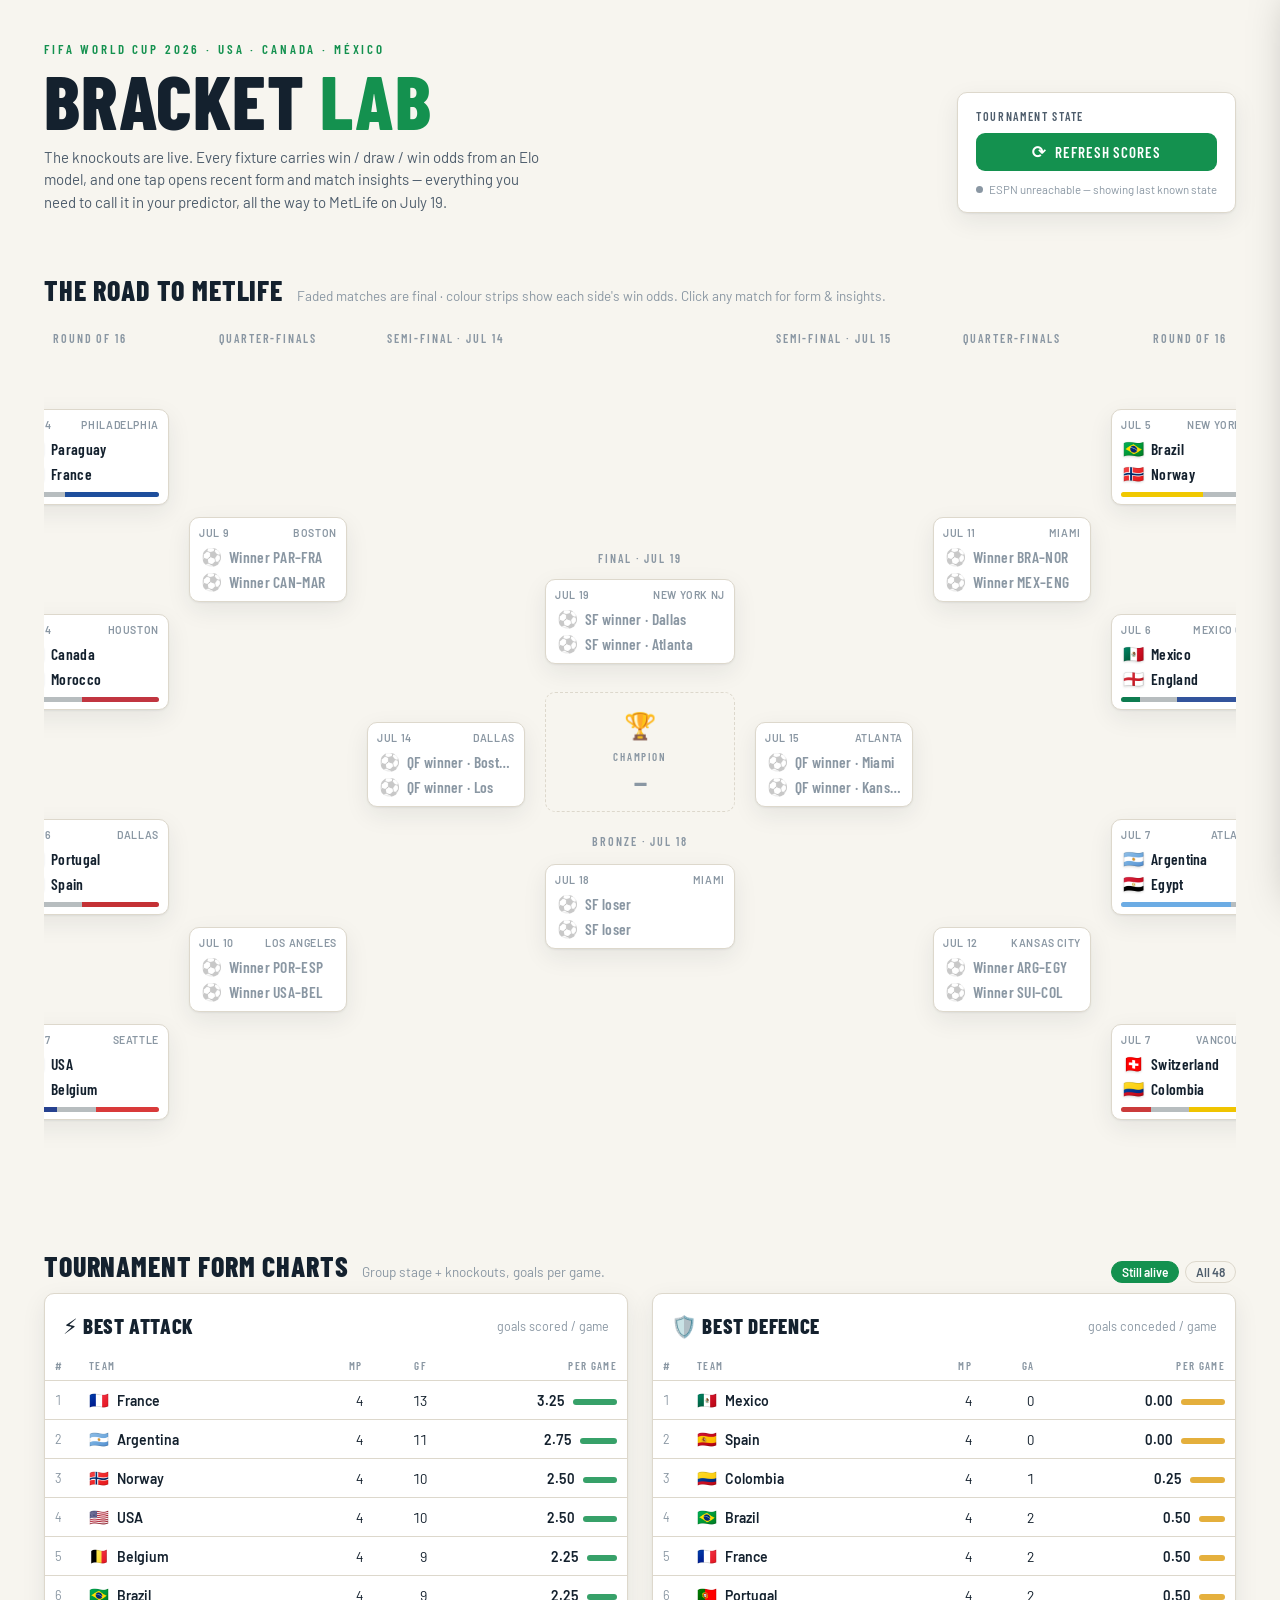
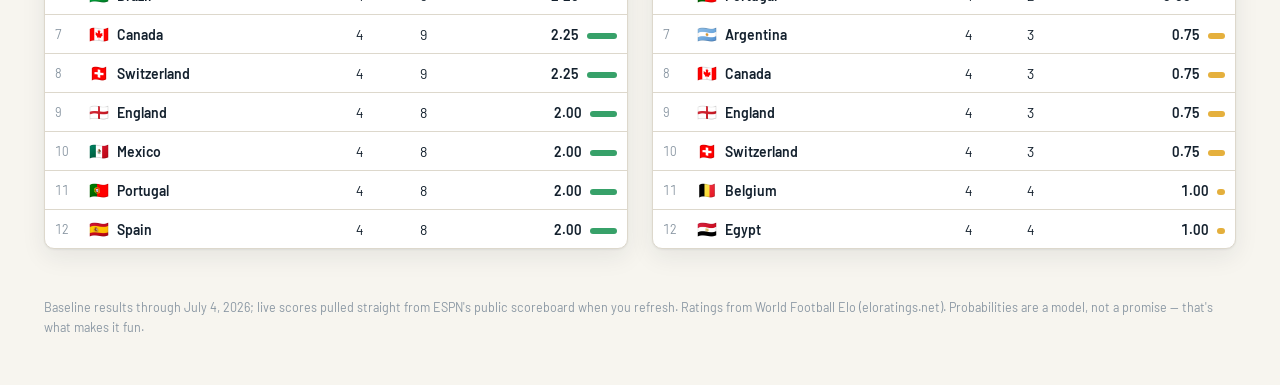
==== docs/index.html @ d456a7d3 "Read-only live dashboard: ESPN-powered refresh, no backend" ====
<!doctype html>
<html lang="en">
<head>
<meta charset="utf-8">
<title>WC26 Bracket Lab — Predict the Knockouts</title>
<meta name="viewport" content="width=device-width, initial-scale=1">
<link rel="icon" href="data:image/svg+xml,<svg xmlns=%22http://www.w3.org/2000/svg%22 viewBox=%220 0 100 100%22><text y=%22.9em%22 font-size=%2290%22>⚽</text></svg>">
<link rel="preconnect" href="https://fonts.googleapis.com">
<link rel="preconnect" href="https://fonts.gstatic.com" crossorigin>
<link href="https://fonts.googleapis.com/css2?family=Barlow:wght@400;600&family=Barlow+Condensed:wght@600;800&display=swap" rel="stylesheet">
<style>
/* ---- tokens ---- */
:root {
  --bg: #F7F5EF;
  --bg-raise: #FFFFFF;
  --bg-sunk: #EFECE3;
  --ink: #14212E;
  --ink-soft: #4E5D6C;
  --ink-faint: #8A97A3;
  --line: #DDD8CC;
  --pitch: #14914F;
  --pitch-soft: #E3F2E9;
  --gold: #E0A21B;
  --gold-soft: #FBF0D7;
  --loss: #E04F4F;
  --loss-soft: #FBE3E3;
  --draw: #8A97A3;
  --draw-soft: #ECEFF1;
  --accent-ink: #0B5C33;
  --shadow: 0 1px 2px rgba(20,33,46,.06), 0 8px 24px rgba(20,33,46,.08);
  --shadow-lift: 0 2px 4px rgba(20,33,46,.08), 0 16px 40px rgba(20,33,46,.16);
  --radius: 10px;
  --sans: 'Barlow', system-ui, -apple-system, sans-serif;
  --disp: 'Barlow Condensed', 'Arial Narrow', system-ui, sans-serif;
}
@media (prefers-color-scheme: dark) {
  :root {
    --bg: #0E1A2B;
    --bg-raise: #16263B;
    --bg-sunk: #0A1420;
    --ink: #EAF0F6;
    --ink-soft: #A9B8C6;
    --ink-faint: #6B7D8F;
    --line: #24384F;
    --pitch: #2BBE6E;
    --pitch-soft: #123726;
    --gold: #F5B92E;
    --gold-soft: #3A2E10;
    --loss: #F06A6A;
    --loss-soft: #3D1A1A;
    --draw: #7E90A2;
    --draw-soft: #1D2E42;
    --accent-ink: #7FDFAC;
    --shadow: 0 1px 2px rgba(0,0,0,.25), 0 8px 24px rgba(0,0,0,.35);
    --shadow-lift: 0 2px 4px rgba(0,0,0,.3), 0 16px 40px rgba(0,0,0,.5);
  }
}
:root[data-theme="light"] {
  --bg: #F7F5EF; --bg-raise: #FFFFFF; --bg-sunk: #EFECE3;
  --ink: #14212E; --ink-soft: #4E5D6C; --ink-faint: #8A97A3;
  --line: #DDD8CC; --pitch: #14914F; --pitch-soft: #E3F2E9;
  --gold: #E0A21B; --gold-soft: #FBF0D7; --loss: #E04F4F; --loss-soft: #FBE3E3;
  --draw: #8A97A3; --draw-soft: #ECEFF1; --accent-ink: #0B5C33;
  --shadow: 0 1px 2px rgba(20,33,46,.06), 0 8px 24px rgba(20,33,46,.08);
  --shadow-lift: 0 2px 4px rgba(20,33,46,.08), 0 16px 40px rgba(20,33,46,.16);
}
:root[data-theme="dark"] {
  --bg: #0E1A2B; --bg-raise: #16263B; --bg-sunk: #0A1420;
  --ink: #EAF0F6; --ink-soft: #A9B8C6; --ink-faint: #6B7D8F;
  --line: #24384F; --pitch: #2BBE6E; --pitch-soft: #123726;
  --gold: #F5B92E; --gold-soft: #3A2E10; --loss: #F06A6A; --loss-soft: #3D1A1A;
  --draw: #7E90A2; --draw-soft: #1D2E42; --accent-ink: #7FDFAC;
  --shadow: 0 1px 2px rgba(0,0,0,.25), 0 8px 24px rgba(0,0,0,.35);
  --shadow-lift: 0 2px 4px rgba(0,0,0,.3), 0 16px 40px rgba(0,0,0,.5);
}

* { box-sizing: border-box; }
html, body { margin: 0; padding: 0; }
body {
  background: var(--bg);
  color: var(--ink);
  font-family: var(--sans);
  font-size: 15px;
  line-height: 1.5;
  -webkit-font-smoothing: antialiased;
}
button { font-family: inherit; cursor: pointer; }
:focus-visible { outline: 2px solid var(--pitch); outline-offset: 2px; border-radius: 4px; }

/* ---- masthead ---- */
.masthead {
  position: relative;
  padding: 40px 24px 28px;
  max-width: 1240px;
  margin: 0 auto;
  overflow: hidden;
}
.mast-kicker {
  font-family: var(--disp);
  font-weight: 600;
  text-transform: uppercase;
  letter-spacing: .22em;
  font-size: 13px;
  color: var(--pitch);
  margin: 0 0 4px;
}
.mast-title {
  font-family: var(--disp);
  font-weight: 800;
  font-size: clamp(44px, 7vw, 76px);
  line-height: .95;
  text-transform: uppercase;
  margin: 0;
  letter-spacing: .01em;
  text-wrap: balance;
}
.mast-title .tri { color: var(--pitch); }
.mast-sub { color: var(--ink-soft); margin: 10px 0 0; max-width: 62ch; }
.mast-row { display: flex; flex-wrap: wrap; align-items: flex-end; gap: 24px; justify-content: space-between; }

/* prediction meter */
.meter-card {
  background: var(--bg-raise);
  border: 1px solid var(--line);
  border-radius: var(--radius);
  box-shadow: var(--shadow);
  padding: 14px 18px;
  min-width: 250px;
}
.meter-label {
  font-family: var(--disp); font-weight: 600; text-transform: uppercase;
  letter-spacing: .14em; font-size: 12px; color: var(--ink-soft);
  display: flex; justify-content: space-between; gap: 16px; margin-bottom: 8px;
}
.meter-label strong { color: var(--ink); font-variant-numeric: tabular-nums; }
.refresh-btn {
  display: flex; align-items: center; justify-content: center; gap: 8px;
  width: 100%; padding: 10px 14px;
  background: var(--pitch); color: #fff; border: none; border-radius: 9px;
  font-family: var(--disp); font-weight: 600; font-size: 15px;
  letter-spacing: .06em; text-transform: uppercase;
  transition: transform .15s ease, filter .15s ease;
}
.refresh-btn:hover { transform: translateY(-1px); filter: brightness(1.08); }
.refresh-btn:disabled { opacity: .7; }
.refresh-btn .rf-ic { display: inline-block; font-size: 17px; line-height: 1; }
.refresh-btn.spinning .rf-ic { animation: spin 1s linear infinite; }
@keyframes spin { to { transform: rotate(360deg); } }
.sync-badge {
  margin-top: 10px; font-size: 11.5px; color: var(--ink-faint);
  display: inline-flex; align-items: center; gap: 6px;
}
.sync-badge::before {
  content: ''; width: 7px; height: 7px; border-radius: 99px;
  background: var(--ink-faint); flex: none;
}
.sync-badge.ok { color: var(--pitch); }
.sync-badge.ok::before { background: var(--pitch); animation: pulse 2.2s ease-in-out infinite; }
@keyframes pulse { 0%,100% { opacity: 1; } 50% { opacity: .35; } }

/* ---- section frame ---- */
.section { max-width: 1240px; margin: 0 auto; padding: 28px 24px; }
.sec-head { display: flex; align-items: baseline; gap: 14px; flex-wrap: wrap; margin-bottom: 6px; }
.sec-title {
  font-family: var(--disp); font-weight: 800; text-transform: uppercase;
  font-size: 28px; letter-spacing: .03em; margin: 0;
}
.sec-note { color: var(--ink-faint); font-size: 13.5px; }

/* ---- bracket ---- */
.bracket-scroller { overflow-x: auto; padding: 12px 0 20px; -webkit-overflow-scrolling: touch; }
.bracket {
  display: grid;
  grid-auto-flow: column;
  gap: 20px;
  min-width: 1180px;
  align-items: stretch;
}
.round-col { display: flex; flex-direction: column; min-width: 158px; }
.round-col.final-col { justify-content: center; min-width: 190px; }
.round-title {
  font-family: var(--disp); font-weight: 600; text-transform: uppercase;
  letter-spacing: .16em; font-size: 12px; color: var(--ink-faint);
  text-align: center; margin-bottom: 12px; white-space: nowrap;
}
.round-matches { display: flex; flex-direction: column; justify-content: space-around; flex: 1; gap: 10px; }

.match-card {
  background: var(--bg-raise);
  border: 1px solid var(--line);
  border-radius: var(--radius);
  box-shadow: var(--shadow);
  padding: 8px 9px 7px;
  width: 100%;
  text-align: left;
  color: inherit;
  font-size: inherit;
  position: relative;
  transition: transform .18s ease, box-shadow .18s ease, border-color .18s ease;
}
.match-card:hover { transform: translateY(-2px); box-shadow: var(--shadow-lift); border-color: var(--pitch); }
.match-card.played { border-left: 3px solid var(--line); }
.match-card.predicted { border-color: var(--pitch); }
.match-card .mc-meta {
  font-size: 10.5px; color: var(--ink-faint); letter-spacing: .06em;
  text-transform: uppercase; display: flex; justify-content: space-between; gap: 6px;
  margin-bottom: 5px; font-weight: 600;
}
.mc-team { display: flex; align-items: center; gap: 7px; padding: 3px 2px; border-radius: 6px; }
.mc-team .flg { font-size: 17px; line-height: 1; filter: drop-shadow(0 1px 1px rgba(0,0,0,.15)); }
.mc-team .nm { font-family: var(--disp); font-weight: 600; font-size: 15.5px; letter-spacing: .02em; flex: 1; white-space: nowrap; overflow: hidden; text-overflow: ellipsis; }
.mc-team .sc { font-family: var(--disp); font-weight: 800; font-size: 15px; font-variant-numeric: tabular-nums; color: var(--ink-soft); }
.mc-team.winner .nm, .mc-team.winner .sc { color: var(--ink); }
.mc-team.loser { opacity: .45; }
.mc-team.tbd .nm { color: var(--ink-faint); font-weight: 600; font-style: normal; }
.mc-team.pick-adv .nm::after { content: ' ✦'; color: var(--gold); font-size: 11px; }

/* mini probability strip on card */
.mc-prob { display: flex; height: 5px; border-radius: 99px; overflow: hidden; margin-top: 6px; background: var(--bg-sunk); }
.mc-prob i { display: block; height: 100%; }
.mc-prob .p-h { background: var(--prob-h, var(--pitch)); }
.mc-prob .p-d { background: var(--draw); opacity: .55; }
.mc-prob .p-a { background: var(--prob-a, var(--gold)); }
.mc-pick-tag {
  position: absolute; top: -8px; right: 8px;
  background: var(--pitch); color: #fff;
  font-family: var(--disp); font-weight: 600; font-size: 10px;
  letter-spacing: .1em; text-transform: uppercase;
  padding: 2px 7px; border-radius: 99px;
  box-shadow: var(--shadow);
}
.mc-pick-tag.live-tag { background: var(--loss); animation: pulse 1.6s ease-in-out infinite; }
.match-card.is-live { border-color: var(--loss); }

/* champion slot */
.champ-slot {
  margin-top: 14px; text-align: center;
  background: transparent;
  border: 1.5px dashed var(--line);
  border-radius: var(--radius);
  padding: 12px 10px;
  transition: all .3s ease;
}
.champ-slot.filled {
  border-style: solid; border-color: var(--gold);
  background: var(--gold-soft);
  animation: champpop .5s cubic-bezier(.34,1.56,.64,1);
}
@keyframes champpop { 0% { transform: scale(.85); } 100% { transform: scale(1); } }
.champ-slot .trophy { font-size: 26px; display: block; }
.champ-slot .cl {
  font-family: var(--disp); font-weight: 600; font-size: 11px;
  letter-spacing: .18em; text-transform: uppercase; color: var(--ink-faint);
}
.champ-slot .cn { font-family: var(--disp); font-weight: 800; font-size: 22px; text-transform: uppercase; }

/* ---- tables ---- */
.tables-grid { display: grid; grid-template-columns: repeat(auto-fit, minmax(340px, 1fr)); gap: 24px; }
.rank-card {
  background: var(--bg-raise); border: 1px solid var(--line);
  border-radius: var(--radius); box-shadow: var(--shadow); overflow: hidden;
}
.rank-head { padding: 16px 18px 10px; display: flex; align-items: center; justify-content: space-between; gap: 10px; }
.rank-title { font-family: var(--disp); font-weight: 800; font-size: 21px; text-transform: uppercase; letter-spacing: .03em; margin: 0; }
.rank-sub { font-size: 12.5px; color: var(--ink-faint); }
.rank-table { width: 100%; border-collapse: collapse; font-variant-numeric: tabular-nums; }
.rank-table th {
  font-family: var(--disp); font-weight: 600; font-size: 11px;
  text-transform: uppercase; letter-spacing: .12em; color: var(--ink-faint);
  text-align: right; padding: 6px 10px; border-bottom: 1px solid var(--line);
}
.rank-table th:first-child, .rank-table th:nth-child(2) { text-align: left; }
.rank-table td { padding: 7px 10px; border-bottom: 1px solid var(--line); text-align: right; font-size: 14px; }
.rank-table tr:last-child td { border-bottom: none; }
.rank-table td:first-child { color: var(--ink-faint); width: 30px; text-align: left; font-size: 12.5px; }
.rank-table td.tm { text-align: left; }
.rank-table tr { transition: background .15s ease; }
.rank-table tbody tr:hover { background: var(--bg-sunk); }
.rank-table .out td { opacity: .45; }
.tm-cell { display: flex; align-items: center; gap: 8px; }
.tm-cell .flg { font-size: 16px; }
.tm-cell .nm { font-weight: 600; }
.tm-cell .out-tag {
  font-size: 9.5px; font-weight: 600; letter-spacing: .08em; text-transform: uppercase;
  color: var(--loss); border: 1px solid currentColor; border-radius: 4px; padding: 0 4px;
}
.stat-bar { display: inline-block; vertical-align: middle; height: 6px; border-radius: 99px; background: var(--pitch); opacity: .85; margin-left: 8px; }
.stat-bar.def { background: var(--gold); }
.rank-filter { display: flex; gap: 6px; }
.chip {
  border: 1px solid var(--line); background: transparent; color: var(--ink-soft);
  font-size: 12px; font-weight: 600; padding: 3px 10px; border-radius: 99px;
  transition: all .15s ease;
}
.chip.on { background: var(--pitch); border-color: var(--pitch); color: #fff; }

/* ---- slide-over panel ---- */
.overlay {
  position: fixed; inset: 0; background: rgba(10,16,24,.45);
  opacity: 0; pointer-events: none; transition: opacity .25s ease; z-index: 40;
  backdrop-filter: blur(2px);
}
.overlay.open { opacity: 1; pointer-events: auto; }
.panel {
  position: fixed; top: 0; right: 0; bottom: 0; width: min(460px, 100vw);
  background: var(--bg); z-index: 50;
  transform: translateX(105%);
  transition: transform .32s cubic-bezier(.22,1,.36,1);
  box-shadow: -12px 0 40px rgba(0,0,0,.25);
  overflow-y: auto;
  overscroll-behavior: contain;
}
.panel.open { transform: translateX(0); }
.panel-hero {
  padding: 26px 22px 20px;
  color: #fff;
  position: relative;
  overflow: hidden;
}
.panel-hero::after {
  content: ''; position: absolute; inset: 0;
  background: radial-gradient(120% 90% at 85% -10%, rgba(255,255,255,.28), transparent 55%);
  pointer-events: none;
}
.panel-close {
  position: absolute; top: 12px; right: 12px; z-index: 2;
  background: rgba(255,255,255,.18); border: none; color: #fff;
  width: 30px; height: 30px; border-radius: 99px; font-size: 15px; line-height: 1;
}
.panel-close:hover { background: rgba(255,255,255,.3); }
.ph-round { font-family: var(--disp); font-weight: 600; letter-spacing: .18em; text-transform: uppercase; font-size: 12px; opacity: .85; }
.ph-teams { display: flex; align-items: center; justify-content: space-between; gap: 8px; margin-top: 10px; }
.ph-side { text-align: center; flex: 1; min-width: 0; }
.ph-side .flg { font-size: 44px; line-height: 1; display: block; filter: drop-shadow(0 2px 3px rgba(0,0,0,.3)); }
.ph-side .nm { font-family: var(--disp); font-weight: 800; font-size: 21px; text-transform: uppercase; margin-top: 6px; line-height: 1.1; }
.ph-vs { font-family: var(--disp); font-weight: 800; font-size: 18px; opacity: .7; }
.ph-score { font-family: var(--disp); font-weight: 800; font-size: 34px; font-variant-numeric: tabular-nums; }
.ph-meta { text-align: center; font-size: 12.5px; opacity: .85; margin-top: 12px; position: relative; z-index: 1; }

.panel-body { padding: 20px 22px 40px; display: flex; flex-direction: column; gap: 24px; }
.pb-label {
  font-family: var(--disp); font-weight: 600; font-size: 12px;
  letter-spacing: .16em; text-transform: uppercase; color: var(--ink-faint);
  margin: 0 0 10px;
}

/* probability bars */
.prob-row { display: grid; grid-template-columns: 84px 1fr 46px; align-items: center; gap: 10px; margin-bottom: 8px; }
.prob-row .pl { font-weight: 600; font-size: 13.5px; color: var(--ink-soft); white-space: nowrap; overflow: hidden; text-overflow: ellipsis; }
.prob-row .pv { font-family: var(--disp); font-weight: 800; font-size: 16px; text-align: right; font-variant-numeric: tabular-nums; }
.prob-track { height: 12px; background: var(--bg-sunk); border-radius: 99px; overflow: hidden; }
.prob-fill { height: 100%; width: 0; border-radius: 99px; transition: width .8s cubic-bezier(.22,1,.36,1) .1s; }
.model-note { font-size: 12px; color: var(--ink-faint); margin-top: 6px; line-height: 1.45; }

/* form */
.form-cols { display: grid; grid-template-columns: 1fr 1fr; gap: 16px; }
.form-team-name { display: flex; align-items: center; gap: 6px; font-weight: 600; font-size: 13.5px; margin-bottom: 8px; }
.form-list { display: flex; flex-direction: column; gap: 6px; }
.form-item { display: flex; align-items: center; gap: 8px; font-size: 12.5px; color: var(--ink-soft); }
.form-pill {
  width: 22px; height: 22px; border-radius: 7px; flex: none;
  display: grid; place-items: center;
  font-family: var(--disp); font-weight: 800; font-size: 12px; color: #fff;
}
.form-pill.W { background: var(--pitch); }
.form-pill.D { background: var(--draw); }
.form-pill.L { background: var(--loss); }
.form-item .fi-t { flex: 1; min-width: 0; white-space: nowrap; overflow: hidden; text-overflow: ellipsis; }
.form-item .fi-s { font-variant-numeric: tabular-nums; font-weight: 600; color: var(--ink); }

/* insights */
.insight-card {
  background: var(--bg-raise); border: 1px solid var(--line);
  border-left: 3px solid var(--gold);
  border-radius: 8px; padding: 10px 12px; font-size: 13.5px; color: var(--ink-soft);
  margin-bottom: 8px; line-height: 1.5;
}
.insight-card strong { color: var(--ink); }

/* prediction buttons */
.pick-grid { display: grid; grid-template-columns: 1fr 1fr 1fr; gap: 8px; }
.pick-btn {
  border: 1.5px solid var(--line); background: var(--bg-raise); color: var(--ink);
  border-radius: 10px; padding: 10px 6px 8px; text-align: center;
  transition: all .18s ease;
}
.pick-btn .pb-top { font-family: var(--disp); font-weight: 800; font-size: 16px; text-transform: uppercase; line-height: 1.1; }
.pick-btn .pb-sub { font-size: 11px; color: var(--ink-faint); margin-top: 2px; }
.pick-btn:hover { transform: translateY(-1px); border-color: var(--pitch); box-shadow: var(--shadow); }
.pick-btn.sel { border-color: var(--pitch); background: var(--pitch-soft); }
.pick-btn.sel .pb-top { color: var(--accent-ink); }
.pick-btn.sel-draw { border-color: var(--draw); background: var(--draw-soft); }
.adv-picker { margin-top: 10px; padding: 12px; background: var(--bg-sunk); border-radius: 10px; }
.adv-picker .apl { font-size: 12.5px; color: var(--ink-soft); margin-bottom: 8px; }
.adv-btns { display: grid; grid-template-columns: 1fr 1fr; gap: 8px; }
.adv-btn {
  border: 1.5px solid var(--line); background: var(--bg-raise); color: var(--ink);
  border-radius: 8px; padding: 7px; font-weight: 600; font-size: 13px;
  display: flex; align-items: center; justify-content: center; gap: 6px;
  transition: all .15s ease;
}
.adv-btn.sel { border-color: var(--gold); background: var(--gold-soft); }
.clear-pick { background: none; border: none; color: var(--ink-faint); font-size: 12.5px; text-decoration: underline; margin-top: 10px; }
.clear-pick:hover { color: var(--loss); }
.result-note {
  background: var(--bg-sunk); border-radius: 10px; padding: 10px 12px;
  font-size: 13px; color: var(--ink-soft); text-align: center;
}
.result-note b { color: var(--ink); }

/* footer */
.foot { max-width: 1240px; margin: 0 auto; padding: 20px 24px 48px; color: var(--ink-faint); font-size: 12.5px; line-height: 1.6; }
.foot a { color: var(--ink-soft); }

/* confetti canvas */
#confetti { position: fixed; inset: 0; pointer-events: none; z-index: 100; }

/* reveal animations */
.reveal { opacity: 0; transform: translateY(14px); transition: opacity .5s ease, transform .5s cubic-bezier(.22,1,.36,1); }
.reveal.in { opacity: 1; transform: none; }

@media (prefers-reduced-motion: reduce) {
  *, *::before, *::after { animation-duration: .01ms !important; transition-duration: .01ms !important; }
  .reveal { opacity: 1; transform: none; }
}
@media (max-width: 640px) {
  .masthead { padding: 28px 16px 20px; }
  .section { padding: 20px 16px; }
  .form-cols { grid-template-columns: 1fr; }
}

</style>

<header class="masthead">
  <div class="mast-row">
    <div>
      <p class="mast-kicker">FIFA World Cup 2026 · USA · Canada · México</p>
      <h1 class="mast-title">Bracket <span class="tri">Lab</span></h1>
      <p class="mast-sub">The knockouts are live. Every fixture carries win / draw / win odds from an
      Elo model, and one tap opens recent form and match insights — everything you need to call it
      in your predictor, all the way to MetLife on July&nbsp;19.</p>
    </div>
    <div class="meter-card">
      <div class="meter-label"><span>Tournament state</span></div>
      <button id="refresh-btn" class="refresh-btn"><span class="rf-ic">⟳</span> Refresh scores</button>
      <div class="sync-badge" id="sync-badge">Loading latest scores…</div>
    </div>
  </div>
</header>

<main>
  <section class="section reveal">
    <div class="sec-head">
      <h2 class="sec-title">The Road to MetLife</h2>
      <span class="sec-note">Faded matches are final · colour strips show each side's win odds. Click any match for form &amp; insights.</span>
    </div>
    <div class="bracket-scroller">
      <div class="bracket" id="bracket"></div>
    </div>
  </section>

  <section class="section reveal">
    <div class="sec-head">
      <h2 class="sec-title">Tournament Form Charts</h2>
      <span class="sec-note">Group stage + knockouts, goals per game.</span>
      <span style="flex:1"></span>
      <div class="rank-filter">
        <button class="chip on" data-scope="alive">Still alive</button>
        <button class="chip" data-scope="all">All 48</button>
      </div>
    </div>
    <div class="tables-grid">
      <div class="rank-card">
        <div class="rank-head">
          <h3 class="rank-title">⚡ Best Attack</h3>
          <span class="rank-sub">goals scored / game</span>
        </div>
        <div style="overflow-x:auto">
        <table class="rank-table">
          <thead><tr><th>#</th><th>Team</th><th>MP</th><th>GF</th><th>Per game</th></tr></thead>
          <tbody id="atk-body"></tbody>
        </table>
        </div>
      </div>
      <div class="rank-card">
        <div class="rank-head">
          <h3 class="rank-title">🛡️ Best Defence</h3>
          <span class="rank-sub">goals conceded / game</span>
        </div>
        <div style="overflow-x:auto">
        <table class="rank-table">
          <thead><tr><th>#</th><th>Team</th><th>MP</th><th>GA</th><th>Per game</th></tr></thead>
          <tbody id="def-body"></tbody>
        </table>
        </div>
      </div>
    </div>
  </section>
</main>

<footer class="foot">
  Baseline results through July 4, 2026; live scores pulled straight from ESPN's public scoreboard when you refresh.
  Ratings from World Football Elo (eloratings.net). Probabilities are a model, not a promise —
  that's what makes it fun.
</footer>

<div class="overlay" id="overlay"></div>
<aside class="panel" id="panel" aria-label="Match details"></aside>
<canvas id="confetti"></canvas>

<script>
const TEAM_META = {"Algeria":{"code":"ALG","flag":"🇩🇿","c1":"#0F7A4D","c2":"#FFFFFF"},"Argentina":{"code":"ARG","flag":"🇦🇷","c1":"#6CACE4","c2":"#FFFFFF","elo":2143},"Australia":{"code":"AUS","flag":"🇦🇺","c1":"#E4B015","c2":"#00584A"},"Austria":{"code":"AUT","flag":"🇦🇹","c1":"#D6414B","c2":"#FFFFFF"},"Belgium":{"code":"BEL","flag":"🇧🇪","c1":"#D93A3A","c2":"#F5C400","elo":1948,"pre":[{"o":"Tunisia","flag":"🇹🇳","comp":"Friendly · Jun","score":"5–0","r":"W"},{"o":"USA","flag":"🇺🇸","comp":"Friendly · Mar","score":"5–2","r":"W"}]},"Bosnia and Herzegovina":{"code":"BIH","flag":"🇧🇦","c1":"#2D5DA8","c2":"#F5C400"},"Brazil":{"code":"BRA","flag":"🇧🇷","c1":"#F0C800","c2":"#009C3B","elo":2024,"pre":[{"o":"Egypt","flag":"🇪🇬","comp":"Friendly · Jun","score":"2–1","r":"W"},{"o":"Croatia","flag":"🇭🇷","comp":"Friendly · Mar","score":"3–1","r":"W"},{"o":"France","flag":"🇫🇷","comp":"Friendly · Mar","score":"1–2","r":"L"}]},"Cabo Verde":{"code":"CPV","flag":"🇨🇻","c1":"#2A5FB4","c2":"#F5C400"},"Canada":{"code":"CAN","flag":"🇨🇦","c1":"#D8202C","c2":"#FFFFFF","host":"CAN","elo":1791,"pre":[{"o":"Ireland","flag":"🇮🇪","comp":"Friendly · Jun","score":"1–1","r":"D"},{"o":"Uzbekistan","flag":"🇺🇿","comp":"Friendly · Jun","score":"2–0","r":"W"},{"o":"Tunisia","flag":"🇹🇳","comp":"Friendly · Mar","score":"0–0","r":"D"}]},"Colombia":{"code":"COL","flag":"🇨🇴","c1":"#F0C400","c2":"#2D5DA8","elo":1951},"Congo DR":{"code":"COD","flag":"🇨🇩","c1":"#2A7DD1","c2":"#F5C400"},"Croatia":{"code":"CRO","flag":"🇭🇷","c1":"#DD3C46","c2":"#FFFFFF"},"Curaçao":{"code":"CUW","flag":"🇨🇼","c1":"#2A5FB4","c2":"#F5C400"},"Czechia":{"code":"CZE","flag":"🇨🇿","c1":"#C8353E","c2":"#2D5DA8"},"Côte d'Ivoire":{"code":"CIV","flag":"🇨🇮","c1":"#EE7F1B","c2":"#009C3B"},"Ecuador":{"code":"ECU","flag":"🇪🇨","c1":"#EFC900","c2":"#2D5DA8"},"Egypt":{"code":"EGY","flag":"🇪🇬","c1":"#C8353E","c2":"#FFFFFF","elo":1748},"England":{"code":"ENG","flag":"🏴󠁧󠁢󠁥󠁮󠁧󠁿","c1":"#33549C","c2":"#FFFFFF","elo":2088,"pre":[{"o":"Costa Rica","flag":"🇨🇷","comp":"Friendly · Jun","score":"3–0","r":"W"},{"o":"New Zealand","flag":"🇳🇿","comp":"Friendly · Jun","score":"1–0","r":"W"},{"o":"Japan","flag":"🇯🇵","comp":"Friendly · Mar","score":"0–1","r":"L"}]},"France":{"code":"FRA","flag":"🇫🇷","c1":"#1E4E9C","c2":"#D93A3A","elo":2031,"pre":[{"o":"Northern Ireland","flag":"🏴","comp":"Friendly · Jun","score":"3–1","r":"W"},{"o":"Côte d'Ivoire","flag":"🇨🇮","comp":"Friendly · Jun","score":"1–2","r":"L"},{"o":"Colombia","flag":"🇨🇴","comp":"Friendly · Mar","score":"3–1","r":"W"}]},"Germany":{"code":"GER","flag":"🇩🇪","c1":"#4A4A4A","c2":"#F5C400"},"Ghana":{"code":"GHA","flag":"🇬🇭","c1":"#1D7A4A","c2":"#F5C400"},"Haiti":{"code":"HAI","flag":"🇭🇹","c1":"#2A5FB4","c2":"#D93A3A"},"IR Iran":{"code":"IRN","flag":"🇮🇷","c1":"#CB3B3B","c2":"#1D7A4A"},"Iraq":{"code":"IRQ","flag":"🇮🇶","c1":"#1D7A4A","c2":"#C8353E"},"Japan":{"code":"JPN","flag":"🇯🇵","c1":"#26398F","c2":"#D93A3A"},"Jordan":{"code":"JOR","flag":"🇯🇴","c1":"#C8353E","c2":"#FFFFFF"},"Korea Republic":{"code":"KOR","flag":"🇰🇷","c1":"#CB3B4C","c2":"#2D5DA8"},"Mexico":{"code":"MEX","flag":"🇲🇽","c1":"#0E7C50","c2":"#D93A3A","host":"MEX","elo":1856,"pre":[{"o":"Serbia","flag":"🇷🇸","comp":"Friendly · Jun","score":"5–1","r":"W"},{"o":"Australia","flag":"🇦🇺","comp":"Friendly · May","score":"1–0","r":"W"},{"o":"Ghana","flag":"🇬🇭","comp":"Friendly · May","score":"2–0","r":"W"}]},"Morocco":{"code":"MAR","flag":"🇲🇦","c1":"#C13540","c2":"#1D7A4A","elo":1934,"pre":[{"o":"Norway","flag":"🇳🇴","comp":"Friendly · Jun","score":"1–1","r":"D"},{"o":"Madagascar","flag":"🇲🇬","comp":"Friendly · Jun","score":"4–0","r":"W"},{"o":"Paraguay","flag":"🇵🇾","comp":"Friendly · Mar","score":"2–1","r":"W"}]},"Netherlands":{"code":"NED","flag":"🇳🇱","c1":"#EE7311","c2":"#FFFFFF"},"New Zealand":{"code":"NZL","flag":"🇳🇿","c1":"#4A4A4A","c2":"#FFFFFF"},"Norway":{"code":"NOR","flag":"🇳🇴","c1":"#C4304A","c2":"#2D5DA8","elo":1856,"pre":[{"o":"Morocco","flag":"🇲🇦","comp":"Friendly · Jun","score":"1–1","r":"D"},{"o":"Sweden","flag":"🇸🇪","comp":"Friendly · Jun","score":"3–1","r":"W"},{"o":"Switzerland","flag":"🇨🇭","comp":"Friendly · Mar","score":"0–0","r":"D"}]},"Panama":{"code":"PAN","flag":"🇵🇦","c1":"#CB3B3B","c2":"#2D5DA8"},"Paraguay":{"code":"PAR","flag":"🇵🇾","c1":"#CB3B3B","c2":"#2D5DA8","elo":1786,"pre":[{"o":"Nicaragua","flag":"🇳🇮","comp":"Friendly · Jun","score":"4–0","r":"W"},{"o":"Morocco","flag":"🇲🇦","comp":"Friendly · Mar","score":"1–2","r":"L"},{"o":"Greece","flag":"🇬🇷","comp":"Friendly · Mar","score":"1–0","r":"W"}]},"Portugal":{"code":"POR","flag":"🇵🇹","c1":"#B5352F","c2":"#0E7C50","elo":2006,"pre":[{"o":"Nigeria","flag":"🇳🇬","comp":"Friendly · Jun","score":"2–1","r":"W"},{"o":"Chile","flag":"🇨🇱","comp":"Friendly · Jun","score":"2–1","r":"W"},{"o":"USA","flag":"🇺🇸","comp":"Friendly · Mar","score":"2–0","r":"W"}]},"Qatar":{"code":"QAT","flag":"🇶🇦","c1":"#8A1538","c2":"#FFFFFF"},"Saudi Arabia":{"code":"KSA","flag":"🇸🇦","c1":"#0E7C50","c2":"#FFFFFF"},"Scotland":{"code":"SCO","flag":"🏴󠁧󠁢󠁳󠁣󠁴󠁿","c1":"#2C4A8C","c2":"#FFFFFF"},"Senegal":{"code":"SEN","flag":"🇸🇳","c1":"#128A4C","c2":"#F5C400"},"South Africa":{"code":"RSA","flag":"🇿🇦","c1":"#E5B211","c2":"#128A4C"},"Spain":{"code":"ESP","flag":"🇪🇸","c1":"#C43135","c2":"#F5C400","elo":2149,"pre":[{"o":"Peru","flag":"🇵🇪","comp":"Friendly · Jun","score":"3–1","r":"W"},{"o":"Iraq","flag":"🇮🇶","comp":"Friendly · Jun","score":"1–1","r":"D"},{"o":"Egypt","flag":"🇪🇬","comp":"Friendly · Mar","score":"0–0","r":"D"}]},"Sweden":{"code":"SWE","flag":"🇸🇪","c1":"#E9C400","c2":"#2D5DA8"},"Switzerland":{"code":"SUI","flag":"🇨🇭","c1":"#CB3B3B","c2":"#FFFFFF","elo":1848,"pre":[{"o":"Jordan","flag":"🇯🇴","comp":"Friendly · May","score":"4–1","r":"W"}]},"Tunisia":{"code":"TUN","flag":"🇹🇳","c1":"#CB3535","c2":"#FFFFFF"},"Türkiye":{"code":"TUR","flag":"🇹🇷","c1":"#CB3535","c2":"#FFFFFF"},"USA":{"code":"USA","flag":"🇺🇸","c1":"#26418F","c2":"#CB3B3B","host":"USA","elo":1819},"Uruguay":{"code":"URU","flag":"🇺🇾","c1":"#4FA3D8","c2":"#FFFFFF"},"Uzbekistan":{"code":"UZB","flag":"🇺🇿","c1":"#2FA8B5","c2":"#FFFFFF"}};
const SNAPSHOT_EMBED = [{"MatchNumber":1,"RoundNumber":1,"DateUtc":"2026-06-11 19:00:00Z","Location":"Mexico City Stadium","HomeTeam":"Mexico","AwayTeam":"South Africa","Group":"Group A","HomeTeamScore":2,"AwayTeamScore":0,"Winner":"Mexico"},{"MatchNumber":2,"RoundNumber":1,"DateUtc":"2026-06-12 02:00:00Z","Location":"Guadalajara Stadium","HomeTeam":"Korea Republic","AwayTeam":"Czechia","Group":"Group A","HomeTeamScore":2,"AwayTeamScore":1,"Winner":"Korea Republic"},{"MatchNumber":3,"RoundNumber":1,"DateUtc":"2026-06-12 19:00:00Z","Location":"Toronto Stadium","HomeTeam":"Canada","AwayTeam":"Bosnia and Herzegovina","Group":"Group B","HomeTeamScore":1,"AwayTeamScore":1,"Winner":"Draw"},{"MatchNumber":4,"RoundNumber":1,"DateUtc":"2026-06-13 01:00:00Z","Location":"Los Angeles Stadium","HomeTeam":"USA","AwayTeam":"Paraguay","Group":"Group D","HomeTeamScore":4,"AwayTeamScore":1,"Winner":"USA"},{"MatchNumber":8,"RoundNumber":1,"DateUtc":"2026-06-13 19:00:00Z","Location":"San Francisco Bay Area Stadium","HomeTeam":"Qatar","AwayTeam":"Switzerland","Group":"Group B","HomeTeamScore":1,"AwayTeamScore":1,"Winner":"Draw"},{"MatchNumber":7,"RoundNumber":1,"DateUtc":"2026-06-13 22:00:00Z","Location":"New York/New Jersey Stadium","HomeTeam":"Brazil","AwayTeam":"Morocco","Group":"Group C","HomeTeamScore":1,"AwayTeamScore":1,"Winner":"Draw"},{"MatchNumber":5,"RoundNumber":1,"DateUtc":"2026-06-14 01:00:00Z","Location":"Boston Stadium","HomeTeam":"Haiti","AwayTeam":"Scotland","Group":"Group C","HomeTeamScore":0,"AwayTeamScore":1,"Winner":"Scotland"},{"MatchNumber":6,"RoundNumber":1,"DateUtc":"2026-06-14 04:00:00Z","Location":"BC Place Vancouver","HomeTeam":"Australia","AwayTeam":"Türkiye","Group":"Group D","HomeTeamScore":2,"AwayTeamScore":0,"Winner":"Australia"},{"MatchNumber":10,"RoundNumber":1,"DateUtc":"2026-06-14 17:00:00Z","Location":"Houston Stadium","HomeTeam":"Germany","AwayTeam":"Curaçao","Group":"Group E","HomeTeamScore":7,"AwayTeamScore":1,"Winner":"Germany"},{"MatchNumber":11,"RoundNumber":1,"DateUtc":"2026-06-14 20:00:00Z","Location":"Dallas Stadium","HomeTeam":"Netherlands","AwayTeam":"Japan","Group":"Group F","HomeTeamScore":2,"AwayTeamScore":2,"Winner":"Draw"},{"MatchNumber":9,"RoundNumber":1,"DateUtc":"2026-06-14 23:00:00Z","Location":"Philadelphia Stadium","HomeTeam":"Côte d'Ivoire","AwayTeam":"Ecuador","Group":"Group E","HomeTeamScore":1,"AwayTeamScore":0,"Winner":"Côte d'Ivoire"},{"MatchNumber":12,"RoundNumber":1,"DateUtc":"2026-06-15 02:00:00Z","Location":"Monterrey Stadium","HomeTeam":"Sweden","AwayTeam":"Tunisia","Group":"Group F","HomeTeamScore":5,"AwayTeamScore":1,"Winner":"Sweden"},{"MatchNumber":14,"RoundNumber":1,"DateUtc":"2026-06-15 16:00:00Z","Location":"Atlanta Stadium","HomeTeam":"Spain","AwayTeam":"Cabo Verde","Group":"Group H","HomeTeamScore":0,"AwayTeamScore":0,"Winner":"Draw"},{"MatchNumber":16,"RoundNumber":1,"DateUtc":"2026-06-15 19:00:00Z","Location":"Seattle Stadium","HomeTeam":"Belgium","AwayTeam":"Egypt","Group":"Group G","HomeTeamScore":1,"AwayTeamScore":1,"Winner":"Draw"},{"MatchNumber":13,"RoundNumber":1,"DateUtc":"2026-06-15 22:00:00Z","Location":"Miami Stadium","HomeTeam":"Saudi Arabia","AwayTeam":"Uruguay","Group":"Group H","HomeTeamScore":1,"AwayTeamScore":1,"Winner":"Draw"},{"MatchNumber":15,"RoundNumber":1,"DateUtc":"2026-06-16 01:00:00Z","Location":"Los Angeles Stadium","HomeTeam":"IR Iran","AwayTeam":"New Zealand","Group":"Group G","HomeTeamScore":2,"AwayTeamScore":2,"Winner":"Draw"},{"MatchNumber":17,"RoundNumber":1,"DateUtc":"2026-06-16 19:00:00Z","Location":"New York/New Jersey Stadium","HomeTeam":"France","AwayTeam":"Senegal","Group":"Group I","HomeTeamScore":3,"AwayTeamScore":1,"Winner":"France"},{"MatchNumber":18,"RoundNumber":1,"DateUtc":"2026-06-16 22:00:00Z","Location":"Boston Stadium","HomeTeam":"Iraq","AwayTeam":"Norway","Group":"Group I","HomeTeamScore":1,"AwayTeamScore":4,"Winner":"Norway"},{"MatchNumber":19,"RoundNumber":1,"DateUtc":"2026-06-17 01:00:00Z","Location":"Kansas City Stadium","HomeTeam":"Argentina","AwayTeam":"Algeria","Group":"Group J","HomeTeamScore":3,"AwayTeamScore":0,"Winner":"Argentina"},{"MatchNumber":20,"RoundNumber":1,"DateUtc":"2026-06-17 04:00:00Z","Location":"San Francisco Bay Area Stadium","HomeTeam":"Austria","AwayTeam":"Jordan","Group":"Group J","HomeTeamScore":3,"AwayTeamScore":1,"Winner":"Austria"},{"MatchNumber":23,"RoundNumber":1,"DateUtc":"2026-06-17 17:00:00Z","Location":"Houston Stadium","HomeTeam":"Portugal","AwayTeam":"Congo DR","Group":"Group K","HomeTeamScore":1,"AwayTeamScore":1,"Winner":"Draw"},{"MatchNumber":22,"RoundNumber":1,"DateUtc":"2026-06-17 20:00:00Z","Location":"Dallas Stadium","HomeTeam":"England","AwayTeam":"Croatia","Group":"Group L","HomeTeamScore":4,"AwayTeamScore":2,"Winner":"England"},{"MatchNumber":21,"RoundNumber":1,"DateUtc":"2026-06-17 23:00:00Z","Location":"Toronto Stadium","HomeTeam":"Ghana","AwayTeam":"Panama","Group":"Group L","HomeTeamScore":1,"AwayTeamScore":0,"Winner":"Ghana"},{"MatchNumber":24,"RoundNumber":1,"DateUtc":"2026-06-18 02:00:00Z","Location":"Mexico City Stadium","HomeTeam":"Uzbekistan","AwayTeam":"Colombia","Group":"Group K","HomeTeamScore":1,"AwayTeamScore":3,"Winner":"Colombia"},{"MatchNumber":25,"RoundNumber":2,"DateUtc":"2026-06-18 16:00:00Z","Location":"Atlanta Stadium","HomeTeam":"Czechia","AwayTeam":"South Africa","Group":"Group A","HomeTeamScore":1,"AwayTeamScore":1,"Winner":"Draw"},{"MatchNumber":26,"RoundNumber":2,"DateUtc":"2026-06-18 19:00:00Z","Location":"Los Angeles Stadium","HomeTeam":"Switzerland","AwayTeam":"Bosnia and Herzegovina","Group":"Group B","HomeTeamScore":4,"AwayTeamScore":1,"Winner":"Switzerland"},{"MatchNumber":27,"RoundNumber":2,"DateUtc":"2026-06-18 22:00:00Z","Location":"BC Place Vancouver","HomeTeam":"Canada","AwayTeam":"Qatar","Group":"Group B","HomeTeamScore":6,"AwayTeamScore":0,"Winner":"Canada"},{"MatchNumber":28,"RoundNumber":2,"DateUtc":"2026-06-19 01:00:00Z","Location":"Guadalajara Stadium","HomeTeam":"Mexico","AwayTeam":"Korea Republic","Group":"Group A","HomeTeamScore":1,"AwayTeamScore":0,"Winner":"Mexico"},{"MatchNumber":32,"RoundNumber":2,"DateUtc":"2026-06-19 19:00:00Z","Location":"Seattle Stadium","HomeTeam":"USA","AwayTeam":"Australia","Group":"Group D","HomeTeamScore":2,"AwayTeamScore":0,"Winner":"USA"},{"MatchNumber":30,"RoundNumber":2,"DateUtc":"2026-06-19 22:00:00Z","Location":"Boston Stadium","HomeTeam":"Scotland","AwayTeam":"Morocco","Group":"Group C","HomeTeamScore":0,"AwayTeamScore":1,"Winner":"Morocco"},{"MatchNumber":29,"RoundNumber":2,"DateUtc":"2026-06-20 00:30:00Z","Location":"Philadelphia Stadium","HomeTeam":"Brazil","AwayTeam":"Haiti","Group":"Group C","HomeTeamScore":3,"AwayTeamScore":0,"Winner":"Brazil"},{"MatchNumber":31,"RoundNumber":2,"DateUtc":"2026-06-20 03:00:00Z","Location":"San Francisco Bay Area Stadium","HomeTeam":"Türkiye","AwayTeam":"Paraguay","Group":"Group D","HomeTeamScore":0,"AwayTeamScore":1,"Winner":"Paraguay"},{"MatchNumber":35,"RoundNumber":2,"DateUtc":"2026-06-20 17:00:00Z","Location":"Houston Stadium","HomeTeam":"Netherlands","AwayTeam":"Sweden","Group":"Group F","HomeTeamScore":5,"AwayTeamScore":1,"Winner":"Netherlands"},{"MatchNumber":33,"RoundNumber":2,"DateUtc":"2026-06-20 20:00:00Z","Location":"Toronto Stadium","HomeTeam":"Germany","AwayTeam":"Côte d'Ivoire","Group":"Group E","HomeTeamScore":2,"AwayTeamScore":1,"Winner":"Germany"},{"MatchNumber":34,"RoundNumber":2,"DateUtc":"2026-06-21 00:00:00Z","Location":"Kansas City Stadium","HomeTeam":"Ecuador","AwayTeam":"Curaçao","Group":"Group E","HomeTeamScore":0,"AwayTeamScore":0,"Winner":"Draw"},{"MatchNumber":36,"RoundNumber":2,"DateUtc":"2026-06-21 04:00:00Z","Location":"Monterrey Stadium","HomeTeam":"Tunisia","AwayTeam":"Japan","Group":"Group F","HomeTeamScore":0,"AwayTeamScore":4,"Winner":"Japan"},{"MatchNumber":38,"RoundNumber":2,"DateUtc":"2026-06-21 16:00:00Z","Location":"Atlanta Stadium","HomeTeam":"Spain","AwayTeam":"Saudi Arabia","Group":"Group H","HomeTeamScore":4,"AwayTeamScore":0,"Winner":"Spain"},{"MatchNumber":39,"RoundNumber":2,"DateUtc":"2026-06-21 19:00:00Z","Location":"Los Angeles Stadium","HomeTeam":"Belgium","AwayTeam":"IR Iran","Group":"Group G","HomeTeamScore":0,"AwayTeamScore":0,"Winner":"Draw"},{"MatchNumber":37,"RoundNumber":2,"DateUtc":"2026-06-21 22:00:00Z","Location":"Miami Stadium","HomeTeam":"Uruguay","AwayTeam":"Cabo Verde","Group":"Group H","HomeTeamScore":2,"AwayTeamScore":2,"Winner":"Draw"},{"MatchNumber":40,"RoundNumber":2,"DateUtc":"2026-06-22 01:00:00Z","Location":"BC Place Vancouver","HomeTeam":"New Zealand","AwayTeam":"Egypt","Group":"Group G","HomeTeamScore":1,"AwayTeamScore":3,"Winner":"Egypt"},{"MatchNumber":43,"RoundNumber":2,"DateUtc":"2026-06-22 17:00:00Z","Location":"Dallas Stadium","HomeTeam":"Argentina","AwayTeam":"Austria","Group":"Group J","HomeTeamScore":2,"AwayTeamScore":0,"Winner":"Argentina"},{"MatchNumber":42,"RoundNumber":2,"DateUtc":"2026-06-22 21:00:00Z","Location":"Philadelphia Stadium","HomeTeam":"France","AwayTeam":"Iraq","Group":"Group I","HomeTeamScore":3,"AwayTeamScore":0,"Winner":"France"},{"MatchNumber":41,"RoundNumber":2,"DateUtc":"2026-06-23 00:00:00Z","Location":"New York/New Jersey Stadium","HomeTeam":"Norway","AwayTeam":"Senegal","Group":"Group I","HomeTeamScore":3,"AwayTeamScore":2,"Winner":"Norway"},{"MatchNumber":44,"RoundNumber":2,"DateUtc":"2026-06-23 03:00:00Z","Location":"San Francisco Bay Area Stadium","HomeTeam":"Jordan","AwayTeam":"Algeria","Group":"Group J","HomeTeamScore":1,"AwayTeamScore":2,"Winner":"Algeria"},{"MatchNumber":47,"RoundNumber":2,"DateUtc":"2026-06-23 17:00:00Z","Location":"Houston Stadium","HomeTeam":"Portugal","AwayTeam":"Uzbekistan","Group":"Group K","HomeTeamScore":5,"AwayTeamScore":0,"Winner":"Portugal"},{"MatchNumber":45,"RoundNumber":2,"DateUtc":"2026-06-23 20:00:00Z","Location":"Boston Stadium","HomeTeam":"England","AwayTeam":"Ghana","Group":"Group L","HomeTeamScore":0,"AwayTeamScore":0,"Winner":"Draw"},{"MatchNumber":46,"RoundNumber":2,"DateUtc":"2026-06-23 23:00:00Z","Location":"Toronto Stadium","HomeTeam":"Panama","AwayTeam":"Croatia","Group":"Group L","HomeTeamScore":0,"AwayTeamScore":1,"Winner":"Croatia"},{"MatchNumber":48,"RoundNumber":2,"DateUtc":"2026-06-24 02:00:00Z","Location":"Guadalajara Stadium","HomeTeam":"Colombia","AwayTeam":"Congo DR","Group":"Group K","HomeTeamScore":1,"AwayTeamScore":0,"Winner":"Colombia"},{"MatchNumber":51,"RoundNumber":3,"DateUtc":"2026-06-24 19:00:00Z","Location":"BC Place Vancouver","HomeTeam":"Switzerland","AwayTeam":"Canada","Group":"Group B","HomeTeamScore":2,"AwayTeamScore":1,"Winner":"Switzerland"},{"MatchNumber":52,"RoundNumber":3,"DateUtc":"2026-06-24 19:00:00Z","Location":"Seattle Stadium","HomeTeam":"Bosnia and Herzegovina","AwayTeam":"Qatar","Group":"Group B","HomeTeamScore":3,"AwayTeamScore":1,"Winner":"Bosnia and Herzegovina"},{"MatchNumber":49,"RoundNumber":3,"DateUtc":"2026-06-24 22:00:00Z","Location":"Miami Stadium","HomeTeam":"Scotland","AwayTeam":"Brazil","Group":"Group C","HomeTeamScore":0,"AwayTeamScore":3,"Winner":"Brazil"},{"MatchNumber":50,"RoundNumber":3,"DateUtc":"2026-06-24 22:00:00Z","Location":"Atlanta Stadium","HomeTeam":"Morocco","AwayTeam":"Haiti","Group":"Group C","HomeTeamScore":4,"AwayTeamScore":2,"Winner":"Morocco"},{"MatchNumber":53,"RoundNumber":3,"DateUtc":"2026-06-25 01:00:00Z","Location":"Mexico City Stadium","HomeTeam":"Czechia","AwayTeam":"Mexico","Group":"Group A","HomeTeamScore":0,"AwayTeamScore":3,"Winner":"Mexico"},{"MatchNumber":54,"RoundNumber":3,"DateUtc":"2026-06-25 01:00:00Z","Location":"Monterrey Stadium","HomeTeam":"South Africa","AwayTeam":"Korea Republic","Group":"Group A","HomeTeamScore":1,"AwayTeamScore":0,"Winner":"South Africa"},{"MatchNumber":55,"RoundNumber":3,"DateUtc":"2026-06-25 20:00:00Z","Location":"Philadelphia Stadium","HomeTeam":"Curaçao","AwayTeam":"Côte d'Ivoire","Group":"Group E","HomeTeamScore":0,"AwayTeamScore":2,"Winner":"Côte d'Ivoire"},{"MatchNumber":56,"RoundNumber":3,"DateUtc":"2026-06-25 20:00:00Z","Location":"New York/New Jersey Stadium","HomeTeam":"Ecuador","AwayTeam":"Germany","Group":"Group E","HomeTeamScore":2,"AwayTeamScore":1,"Winner":"Ecuador"},{"MatchNumber":57,"RoundNumber":3,"DateUtc":"2026-06-25 23:00:00Z","Location":"Dallas Stadium","HomeTeam":"Japan","AwayTeam":"Sweden","Group":"Group F","HomeTeamScore":1,"AwayTeamScore":1,"Winner":"Draw"},{"MatchNumber":58,"RoundNumber":3,"DateUtc":"2026-06-25 23:00:00Z","Location":"Kansas City Stadium","HomeTeam":"Tunisia","AwayTeam":"Netherlands","Group":"Group F","HomeTeamScore":1,"AwayTeamScore":3,"Winner":"Netherlands"},{"MatchNumber":59,"RoundNumber":3,"DateUtc":"2026-06-26 02:00:00Z","Location":"Los Angeles Stadium","HomeTeam":"Türkiye","AwayTeam":"USA","Group":"Group D","HomeTeamScore":3,"AwayTeamScore":2,"Winner":"Türkiye"},{"MatchNumber":60,"RoundNumber":3,"DateUtc":"2026-06-26 02:00:00Z","Location":"San Francisco Bay Area Stadium","HomeTeam":"Paraguay","AwayTeam":"Australia","Group":"Group D","HomeTeamScore":0,"AwayTeamScore":0,"Winner":"Draw"},{"MatchNumber":61,"RoundNumber":3,"DateUtc":"2026-06-26 19:00:00Z","Location":"Boston Stadium","HomeTeam":"Norway","AwayTeam":"France","Group":"Group I","HomeTeamScore":1,"AwayTeamScore":4,"Winner":"France"},{"MatchNumber":62,"RoundNumber":3,"DateUtc":"2026-06-26 19:00:00Z","Location":"Toronto Stadium","HomeTeam":"Senegal","AwayTeam":"Iraq","Group":"Group I","HomeTeamScore":5,"AwayTeamScore":0,"Winner":"Senegal"},{"MatchNumber":65,"RoundNumber":3,"DateUtc":"2026-06-27 00:00:00Z","Location":"Houston Stadium","HomeTeam":"Cabo Verde","AwayTeam":"Saudi Arabia","Group":"Group H","HomeTeamScore":0,"AwayTeamScore":0,"Winner":"Draw"},{"MatchNumber":66,"RoundNumber":3,"DateUtc":"2026-06-27 00:00:00Z","Location":"Guadalajara Stadium","HomeTeam":"Uruguay","AwayTeam":"Spain","Group":"Group H","HomeTeamScore":0,"AwayTeamScore":1,"Winner":"Spain"},{"MatchNumber":63,"RoundNumber":3,"DateUtc":"2026-06-27 03:00:00Z","Location":"Seattle Stadium","HomeTeam":"Egypt","AwayTeam":"IR Iran","Group":"Group G","HomeTeamScore":1,"AwayTeamScore":1,"Winner":"Draw"},{"MatchNumber":64,"RoundNumber":3,"DateUtc":"2026-06-27 03:00:00Z","Location":"BC Place Vancouver","HomeTeam":"New Zealand","AwayTeam":"Belgium","Group":"Group G","HomeTeamScore":1,"AwayTeamScore":5,"Winner":"Belgium"},{"MatchNumber":67,"RoundNumber":3,"DateUtc":"2026-06-27 21:00:00Z","Location":"New York/New Jersey Stadium","HomeTeam":"Panama","AwayTeam":"England","Group":"Group L","HomeTeamScore":0,"AwayTeamScore":2,"Winner":"England"},{"MatchNumber":68,"RoundNumber":3,"DateUtc":"2026-06-27 21:00:00Z","Location":"Philadelphia Stadium","HomeTeam":"Croatia","AwayTeam":"Ghana","Group":"Group L","HomeTeamScore":2,"AwayTeamScore":1,"Winner":"Croatia"},{"MatchNumber":71,"RoundNumber":3,"DateUtc":"2026-06-27 23:30:00Z","Location":"Miami Stadium","HomeTeam":"Colombia","AwayTeam":"Portugal","Group":"Group K","HomeTeamScore":0,"AwayTeamScore":0,"Winner":"Draw"},{"MatchNumber":72,"RoundNumber":3,"DateUtc":"2026-06-27 23:30:00Z","Location":"Atlanta Stadium","HomeTeam":"Congo DR","AwayTeam":"Uzbekistan","Group":"Group K","HomeTeamScore":3,"AwayTeamScore":1,"Winner":"Congo DR"},{"MatchNumber":69,"RoundNumber":3,"DateUtc":"2026-06-28 02:00:00Z","Location":"Kansas City Stadium","HomeTeam":"Algeria","AwayTeam":"Austria","Group":"Group J","HomeTeamScore":3,"AwayTeamScore":3,"Winner":"Draw"},{"MatchNumber":70,"RoundNumber":3,"DateUtc":"2026-06-28 02:00:00Z","Location":"Dallas Stadium","HomeTeam":"Jordan","AwayTeam":"Argentina","Group":"Group J","HomeTeamScore":1,"AwayTeamScore":3,"Winner":"Argentina"},{"MatchNumber":73,"RoundNumber":4,"DateUtc":"2026-06-28 19:00:00Z","Location":"Los Angeles Stadium","HomeTeam":"South Africa","AwayTeam":"Canada","Group":null,"HomeTeamScore":0,"AwayTeamScore":1,"Winner":"Canada"},{"MatchNumber":76,"RoundNumber":4,"DateUtc":"2026-06-29 17:00:00Z","Location":"Houston Stadium","HomeTeam":"Brazil","AwayTeam":"Japan","Group":null,"HomeTeamScore":2,"AwayTeamScore":1,"Winner":"Brazil"},{"MatchNumber":74,"RoundNumber":4,"DateUtc":"2026-06-29 20:30:00Z","Location":"Boston Stadium","HomeTeam":"Germany","AwayTeam":"Paraguay","Group":null,"HomeTeamScore":1,"AwayTeamScore":1,"Winner":"Paraguay"},{"MatchNumber":75,"RoundNumber":4,"DateUtc":"2026-06-30 01:00:00Z","Location":"Monterrey Stadium","HomeTeam":"Netherlands","AwayTeam":"Morocco","Group":null,"HomeTeamScore":1,"AwayTeamScore":1,"Winner":"Morocco"},{"MatchNumber":78,"RoundNumber":4,"DateUtc":"2026-06-30 17:00:00Z","Location":"Dallas Stadium","HomeTeam":"Côte d'Ivoire","AwayTeam":"Norway","Group":null,"HomeTeamScore":1,"AwayTeamScore":2,"Winner":"Norway"},{"MatchNumber":77,"RoundNumber":4,"DateUtc":"2026-06-30 21:00:00Z","Location":"New York/New Jersey Stadium","HomeTeam":"France","AwayTeam":"Sweden","Group":null,"HomeTeamScore":3,"AwayTeamScore":0,"Winner":"France"},{"MatchNumber":79,"RoundNumber":4,"DateUtc":"2026-07-01 02:00:00Z","Location":"Mexico City Stadium","HomeTeam":"Mexico","AwayTeam":"Ecuador","Group":null,"HomeTeamScore":2,"AwayTeamScore":0,"Winner":"Mexico"},{"MatchNumber":80,"RoundNumber":4,"DateUtc":"2026-07-01 16:00:00Z","Location":"Atlanta Stadium","HomeTeam":"England","AwayTeam":"Congo DR","Group":null,"HomeTeamScore":2,"AwayTeamScore":1,"Winner":"England"},{"MatchNumber":82,"RoundNumber":4,"DateUtc":"2026-07-01 20:00:00Z","Location":"Seattle Stadium","HomeTeam":"Belgium","AwayTeam":"Senegal","Group":null,"HomeTeamScore":3,"AwayTeamScore":2,"Winner":"Belgium"},{"MatchNumber":81,"RoundNumber":4,"DateUtc":"2026-07-02 00:00:00Z","Location":"San Francisco Bay Area Stadium","HomeTeam":"USA","AwayTeam":"Bosnia and Herzegovina","Group":null,"HomeTeamScore":2,"AwayTeamScore":0,"Winner":"USA"},{"MatchNumber":84,"RoundNumber":4,"DateUtc":"2026-07-02 19:00:00Z","Location":"Los Angeles Stadium","HomeTeam":"Spain","AwayTeam":"Austria","Group":null,"HomeTeamScore":3,"AwayTeamScore":0,"Winner":"Spain"},{"MatchNumber":83,"RoundNumber":4,"DateUtc":"2026-07-02 23:00:00Z","Location":"Toronto Stadium","HomeTeam":"Portugal","AwayTeam":"Croatia","Group":null,"HomeTeamScore":2,"AwayTeamScore":1,"Winner":"Portugal"},{"MatchNumber":85,"RoundNumber":4,"DateUtc":"2026-07-03 03:00:00Z","Location":"BC Place Vancouver","HomeTeam":"Switzerland","AwayTeam":"Algeria","Group":null,"HomeTeamScore":2,"AwayTeamScore":0,"Winner":"Switzerland"},{"MatchNumber":88,"RoundNumber":4,"DateUtc":"2026-07-03 18:00:00Z","Location":"Dallas Stadium","HomeTeam":"Australia","AwayTeam":"Egypt","Group":null,"HomeTeamScore":1,"AwayTeamScore":1,"Winner":"Egypt"},{"MatchNumber":86,"RoundNumber":4,"DateUtc":"2026-07-03 22:00:00Z","Location":"Miami Stadium","HomeTeam":"Argentina","AwayTeam":"Cabo Verde","Group":null,"HomeTeamScore":3,"AwayTeamScore":2,"Winner":"Argentina"},{"MatchNumber":87,"RoundNumber":4,"DateUtc":"2026-07-04 01:30:00Z","Location":"Kansas City Stadium","HomeTeam":"Colombia","AwayTeam":"Ghana","Group":null,"HomeTeamScore":1,"AwayTeamScore":0,"Winner":"Colombia"},{"MatchNumber":90,"RoundNumber":5,"DateUtc":"2026-07-04 17:00:00Z","Location":"Houston Stadium","HomeTeam":"Canada","AwayTeam":"Morocco","Group":null,"HomeTeamScore":null,"AwayTeamScore":null,"Winner":""},{"MatchNumber":89,"RoundNumber":5,"DateUtc":"2026-07-04 21:00:00Z","Location":"Philadelphia Stadium","HomeTeam":"Paraguay","AwayTeam":"France","Group":null,"HomeTeamScore":null,"AwayTeamScore":null,"Winner":""},{"MatchNumber":91,"RoundNumber":5,"DateUtc":"2026-07-05 20:00:00Z","Location":"New York/New Jersey Stadium","HomeTeam":"Brazil","AwayTeam":"Norway","Group":null,"HomeTeamScore":null,"AwayTeamScore":null,"Winner":""},{"MatchNumber":92,"RoundNumber":5,"DateUtc":"2026-07-06 00:00:00Z","Location":"Mexico City Stadium","HomeTeam":"Mexico","AwayTeam":"England","Group":null,"HomeTeamScore":null,"AwayTeamScore":null,"Winner":""},{"MatchNumber":93,"RoundNumber":5,"DateUtc":"2026-07-06 19:00:00Z","Location":"Dallas Stadium","HomeTeam":"Portugal","AwayTeam":"Spain","Group":null,"HomeTeamScore":null,"AwayTeamScore":null,"Winner":""},{"MatchNumber":94,"RoundNumber":5,"DateUtc":"2026-07-07 00:00:00Z","Location":"Seattle Stadium","HomeTeam":"USA","AwayTeam":"Belgium","Group":null,"HomeTeamScore":null,"AwayTeamScore":null,"Winner":""},{"MatchNumber":95,"RoundNumber":5,"DateUtc":"2026-07-07 16:00:00Z","Location":"Atlanta Stadium","HomeTeam":"Argentina","AwayTeam":"Egypt","Group":null,"HomeTeamScore":null,"AwayTeamScore":null,"Winner":""},{"MatchNumber":96,"RoundNumber":5,"DateUtc":"2026-07-07 20:00:00Z","Location":"BC Place Vancouver","HomeTeam":"Switzerland","AwayTeam":"Colombia","Group":null,"HomeTeamScore":null,"AwayTeamScore":null,"Winner":""},{"MatchNumber":97,"RoundNumber":6,"DateUtc":"2026-07-09 20:00:00Z","Location":"Boston Stadium","HomeTeam":"To be announced","AwayTeam":"To be announced","Group":null,"HomeTeamScore":null,"AwayTeamScore":null,"Winner":""},{"MatchNumber":98,"RoundNumber":6,"DateUtc":"2026-07-10 19:00:00Z","Location":"Los Angeles Stadium","HomeTeam":"To be announced","AwayTeam":"To be announced","Group":null,"HomeTeamScore":null,"AwayTeamScore":null,"Winner":""},{"MatchNumber":99,"RoundNumber":6,"DateUtc":"2026-07-11 21:00:00Z","Location":"Miami Stadium","HomeTeam":"To be announced","AwayTeam":"To be announced","Group":null,"HomeTeamScore":null,"AwayTeamScore":null,"Winner":""},{"MatchNumber":100,"RoundNumber":6,"DateUtc":"2026-07-12 01:00:00Z","Location":"Kansas City Stadium","HomeTeam":"To be announced","AwayTeam":"To be announced","Group":null,"HomeTeamScore":null,"AwayTeamScore":null,"Winner":""},{"MatchNumber":101,"RoundNumber":7,"DateUtc":"2026-07-14 19:00:00Z","Location":"Dallas Stadium","HomeTeam":"To be announced","AwayTeam":"To be announced","Group":null,"HomeTeamScore":null,"AwayTeamScore":null,"Winner":""},{"MatchNumber":102,"RoundNumber":7,"DateUtc":"2026-07-15 19:00:00Z","Location":"Atlanta Stadium","HomeTeam":"To be announced","AwayTeam":"To be announced","Group":null,"HomeTeamScore":null,"AwayTeamScore":null,"Winner":""},{"MatchNumber":103,"RoundNumber":8,"DateUtc":"2026-07-18 21:00:00Z","Location":"Miami Stadium","HomeTeam":"To be announced","AwayTeam":"To be announced","Group":null,"HomeTeamScore":null,"AwayTeamScore":null,"Winner":""},{"MatchNumber":104,"RoundNumber":8,"DateUtc":"2026-07-19 19:00:00Z","Location":"New York/New Jersey Stadium","HomeTeam":"To be announced","AwayTeam":"To be announced","Group":null,"HomeTeamScore":null,"AwayTeamScore":null,"Winner":""}];
</script>
<script>
/* WC26 Bracket Lab — live tournament dashboard.
   Read-only: current bracket state, win/draw/loss odds, form and insights.
   Scores refresh straight from ESPN's public scoreboard in the browser. */
(function () {
  'use strict';

  /* ---------- bracket topology (official FIFA schedule) ---------- */
  const FEEDERS = {
    89: [74, 77], 90: [73, 75], 91: [76, 78], 92: [79, 80],
    93: [83, 84], 94: [81, 82], 95: [86, 88], 96: [85, 87],
    97: [89, 90], 98: [93, 94], 99: [91, 92], 100: [95, 96],
    101: [97, 98], 102: [99, 100], 104: [101, 102],
  };
  const ROUND_OF = n => n <= 72 ? 'G' : n <= 88 ? 'R32' : n <= 96 ? 'R16' : n <= 100 ? 'QF' : n <= 102 ? 'SF' : n === 103 ? 'B' : 'F';
  const ROUND_NAMES = { R32: 'Round of 32', R16: 'Round of 16', QF: 'Quarter-final', SF: 'Semi-final', B: 'Third place', F: 'World Cup Final' };
  // left half feeds SF1 (M101); right half feeds SF2 (M102)
  const SIDE_ORD = {
    74: ['L', 0], 77: ['L', 1], 73: ['L', 2], 75: ['L', 3], 83: ['L', 4], 84: ['L', 5], 81: ['L', 6], 82: ['L', 7],
    76: ['R', 0], 78: ['R', 1], 79: ['R', 2], 80: ['R', 3], 86: ['R', 4], 88: ['R', 5], 85: ['R', 6], 87: ['R', 7],
    89: ['L', 0], 90: ['L', 1], 93: ['L', 2], 94: ['L', 3], 91: ['R', 0], 92: ['R', 1], 95: ['R', 2], 96: ['R', 3],
    97: ['L', 0], 98: ['L', 1], 99: ['R', 0], 100: ['R', 1],
    101: ['L', 0], 102: ['R', 0], 103: ['C', 1], 104: ['C', 0],
  };
  const MEX_VENUES = /Mexico City|Guadalajara|Monterrey/;
  const CAN_VENUES = /Toronto|Vancouver/;
  function venueCountry(loc) { return MEX_VENUES.test(loc) ? 'MEX' : CAN_VENUES.test(loc) ? 'CAN' : 'USA'; }
  function cityName(loc) {
    return loc.replace(' Stadium', '').replace('BC Place Vancouver', 'Vancouver')
      .replace('New York/New Jersey', 'New York NJ').replace('San Francisco Bay Area', 'SF Bay Area');
  }
  const MONTHS = ['Jan', 'Feb', 'Mar', 'Apr', 'May', 'Jun', 'Jul', 'Aug', 'Sep', 'Oct', 'Nov', 'Dec'];
  function fmtDate(utc) {
    const d = new Date(utc.replace(' ', 'T'));
    return MONTHS[d.getMonth()] + ' ' + d.getDate();
  }
  function fmtTime(utc) {
    const d = new Date(utc.replace(' ', 'T'));
    let h = d.getHours(); const m = d.getMinutes();
    const ap = h >= 12 ? 'pm' : 'am'; h = h % 12 || 12;
    return h + (m ? ':' + String(m).padStart(2, '0') : '') + ap + ' your time';
  }

  /* ---------- live scores straight from ESPN (CORS-open) ---------- */
  const ESPN_URL = 'https://site.api.espn.com/apis/site/v2/sports/soccer/fifa.world/scoreboard?dates=20260611-20260719&limit=200';
  const ESPN_NAMES = {
    'United States': 'USA', 'Ivory Coast': "Côte d'Ivoire", 'Cape Verde Islands': 'Cabo Verde',
    'Cape Verde': 'Cabo Verde', 'South Korea': 'Korea Republic', 'Czech Republic': 'Czechia',
    'Turkey': 'Türkiye', 'Iran': 'IR Iran', 'Bosnia-Herzegovina': 'Bosnia and Herzegovina',
    'DR Congo': 'Congo DR',
  };
  const normName = n => ESPN_NAMES[n] || n;
  const feedKey = utc => utc.replace(' ', 'T').replace(':00Z', 'Z');

  /* merge ESPN events over the embedded snapshot; returns a fresh feed array */
  function mergeEspn(espn) {
    const feed = JSON.parse(JSON.stringify(SNAPSHOT_EMBED));
    const evs = (espn && espn.events) || [];
    const byDate = {};
    evs.forEach(e => { (byDate[e.date] = byDate[e.date] || []).push(e); });
    feed.forEach(m => {
      let cands = byDate[feedKey(m.DateUtc)] || [];
      if (cands.length > 1) {
        const known = [m.HomeTeam, m.AwayTeam].filter(x => x && x !== 'To be announced');
        if (known.length) {
          cands = cands.filter(e => e.competitions[0].competitors.some(c =>
            known.includes(normName(c.team.displayName))));
        }
      }
      const e = cands[0];
      if (!e) return;
      const c = e.competitions[0];
      const st = (c.status && c.status.type) || (e.status && e.status.type) || {};
      const comps = {};
      c.competitors.forEach(x => { comps[x.homeAway] = x; });
      if (!comps.home || !comps.away) return;
      const hn = normName(comps.home.team.displayName);
      const an = normName(comps.away.team.displayName);
      // adopt newly-announced teams for knockout slots
      if (m.HomeTeam === 'To be announced' && TEAM_META[hn]) m.HomeTeam = hn;
      if (m.AwayTeam === 'To be announced' && TEAM_META[an]) m.AwayTeam = an;
      // orient ESPN sides onto the feed's home/away
      let H = null, A = null;
      if (hn === m.HomeTeam && an === m.AwayTeam) { H = comps.home; A = comps.away; }
      else if (hn === m.AwayTeam && an === m.HomeTeam) { H = comps.away; A = comps.home; }
      if (!H || !A) return;
      if (st.state === 'post' && st.completed !== false) {
        m.HomeTeamScore = +H.score; m.AwayTeamScore = +A.score;
        if (m.HomeTeamScore === m.AwayTeamScore) {
          const w = H.winner ? m.HomeTeam : A.winner ? m.AwayTeam : null;
          m.Winner = w || m.Winner;
          if (w && H.shootoutScore != null && A.shootoutScore != null) {
            m.Pens = H.shootoutScore + '–' + A.shootoutScore;
          }
        } else {
          m.Winner = m.HomeTeamScore > m.AwayTeamScore ? m.HomeTeam : m.AwayTeam;
        }
      } else if (st.state === 'in') {
        m.Live = { score: H.score + '–' + A.score, clock: st.shortDetail || 'LIVE' };
      }
    });
    return feed;
  }

  /* ---------- state built from feed ---------- */
  let S = null;

  function buildState(feed) {
    const teams = {};
    Object.keys(TEAM_META).forEach(n => {
      teams[n] = Object.assign({ name: n, mp: 0, w: 0, d: 0, l: 0, gf: 0, ga: 0, alive: false, tourGames: [] }, TEAM_META[n]);
    });
    const t = n => teams[n];
    const sorted = feed.slice().sort((a, b) => a.MatchNumber - b.MatchNumber);
    const matches = [];
    sorted.forEach(m => {
      if (m.Winner === 'Draw') m.Winner = null;
      const played = m.HomeTeamScore != null && m.AwayTeamScore != null;
      const round = ROUND_OF(m.MatchNumber);
      if (played) {
        const H = t(m.HomeTeam), A = t(m.AwayTeam);
        if (H && A) {
          H.mp++; A.mp++;
          H.gf += m.HomeTeamScore; H.ga += m.AwayTeamScore;
          A.gf += m.AwayTeamScore; A.ga += m.HomeTeamScore;
          let hr, ar;
          if (m.HomeTeamScore > m.AwayTeamScore) { H.w++; A.l++; hr = 'W'; ar = 'L'; }
          else if (m.HomeTeamScore < m.AwayTeamScore) { H.l++; A.w++; hr = 'L'; ar = 'W'; }
          else { H.d++; A.d++; hr = 'D'; ar = 'D'; }
          const pens = hr === 'D' && m.Winner ? ' · ' + (m.Winner === m.HomeTeam ? 'won' : 'lost') + ' on pens' : '';
          const pensA = ar === 'D' && m.Winner ? ' · ' + (m.Winner === m.AwayTeam ? 'won' : 'lost') + ' on pens' : '';
          const comp = round === 'G' ? 'Group' : ROUND_NAMES[round].replace('Round of 32', 'R32').replace('Quarter-final', 'QF');
          H.tourGames.unshift({ o: m.AwayTeam, flag: A.flag, comp: comp, score: m.HomeTeamScore + '–' + m.AwayTeamScore + pens, r: hr });
          A.tourGames.unshift({ o: m.HomeTeam, flag: H.flag, comp: comp, score: m.AwayTeamScore + '–' + m.HomeTeamScore + pensA, r: ar });
        }
      }
      if (m.MatchNumber >= 73) {
        const winner = played ? (m.Winner && m.Winner.length ? m.Winner
          : (m.HomeTeamScore > m.AwayTeamScore ? m.HomeTeam : m.AwayTeamScore > m.HomeTeamScore ? m.AwayTeam : null)) : null;
        const so = SIDE_ORD[m.MatchNumber] || ['C', 0];
        matches.push({
          num: m.MatchNumber, round: round,
          home: m.HomeTeam !== 'To be announced' ? m.HomeTeam : null,
          away: m.AwayTeam !== 'To be announced' ? m.AwayTeam : null,
          hs: m.HomeTeamScore, as: m.AwayTeamScore,
          played: played, winner: winner, live: m.Live || null,
          pens: played && m.HomeTeamScore === m.AwayTeamScore && m.Winner
            ? m.Winner + ' win ' + (m.Pens ? m.Pens + ' on penalties' : 'on penalties') : null,
          date: fmtDate(m.DateUtc), time: fmtTime(m.DateUtc),
          venue: m.Location, city: cityName(m.Location), country: venueCountry(m.Location),
          side: so[0], ord: so[1],
          feeders: FEEDERS[m.MatchNumber] || null,
        });
      }
    });
    // alive = still has a path in the tournament (real results only)
    matches.forEach(km => {
      [km.home, km.away].forEach(name => { if (name && !km.played) t(name).alive = true; });
      if (km.played && km.winner && km.round !== 'F' && km.round !== 'B') {
        const laterLoss = matches.some(o => o.played && o.num > km.num && (o.home === km.winner || o.away === km.winner) && o.winner !== km.winner);
        const laterGame = matches.some(o => !o.played && (o.home === km.winner || o.away === km.winner));
        t(km.winner).alive = !laterLoss || laterGame;
      }
    });
    // last5 = tournament games (newest first) + pre-tournament filler
    Object.values(teams).forEach(x => {
      const pre = (x.pre || []).slice();
      x.last5 = x.tourGames.slice(0, 5);
      while (x.last5.length < 5 && pre.length) x.last5.push(pre.shift());
    });
    return { teams: teams, matches: matches, byNum: matches.reduce((o, m) => (o[m.num] = m, o), {}) };
  }

  /* ---------- slot resolution (real results only) ---------- */
  function resolveSlot(m, i) {
    const fixed = i === 0 ? m.home : m.away;
    if (fixed) return fixed;
    if (m.round === 'B') {
      const sf = S.byNum[i === 0 ? 101 : 102];
      if (sf && sf.played && sf.winner) return sf.winner === sf.home ? sf.away : sf.home;
      return null;
    }
    if (!m.feeders) return null;
    const src = S.byNum[m.feeders[i]];
    return src && src.played ? src.winner : null;
  }
  function slots(m) { return { h: resolveSlot(m, 0), a: resolveSlot(m, 1) }; }

  /* ---------- probability model ----------
     World Football Elo base; hosts get a venue boost on home soil;
     draw likelihood is a bell curve over the Elo gap calibrated to
     ~28% for even knockout ties at 90 minutes. */
  function probs(m, hn, an) {
    const th = S.teams[hn], ta = S.teams[an];
    if (!th || !ta || !th.elo || !ta.elo) return null;
    let rh = th.elo, ra = ta.elo;
    let boost = null;
    if (th.host === m.country) { rh += 62; boost = hn; }
    if (ta.host === m.country) { ra += 62; boost = an; }
    const dr = rh - ra;
    const e = 1 / (1 + Math.pow(10, -dr / 400));
    let pd = 0.285 * Math.exp(-Math.pow(dr / 620, 2));
    let ph = Math.max(0.02, e - pd / 2);
    let pa = Math.max(0.02, 1 - pd - ph);
    const s = ph + pd + pa; ph /= s; pd /= s; pa /= s;
    return { h: ph, d: pd, a: pa, dr: Math.round(dr), hostBoost: boost };
  }
  function pct(x) { return Math.round(x * 100) + '%'; }
  function esc(s) { return String(s).replace(/[&<>"]/g, c => ({ '&': '&amp;', '<': '&lt;', '>': '&gt;', '"': '&quot;' }[c])); }
  function darken(hex, f) {
    const n = parseInt(hex.slice(1), 16);
    return 'rgb(' + [16, 8, 0].map(sh => Math.round(((n >> sh) & 255) * f)).join(',') + ')';
  }

  /* ---------- bracket render ---------- */
  function colMatches(round, side) {
    return S.matches.filter(m => m.round === round && m.side === side).sort((a, b) => a.ord - b.ord);
  }
  function teamRowHTML(m, name, other, isHome) {
    if (!name) {
      let label = 'Winner TBD';
      const SHORT = { R32: 'R32', R16: 'R16', QF: 'QF', SF: 'SF' };
      if (m.round === 'B') label = 'SF loser';
      else if (m.feeders) {
        const src = S.byNum[m.feeders[isHome ? 0 : 1]];
        if (src) label = src.home && src.away ? 'Winner ' + shortPair(src) : (SHORT[src.round] || '') + ' winner · ' + src.city.split(' ')[0];
      }
      return '<div class="mc-team tbd"><span class="flg" style="opacity:.3;filter:grayscale(1)">⚽</span><span class="nm">' + esc(label) + '</span></div>';
    }
    const t = S.teams[name];
    let cls = 'mc-team', score = '';
    if (m.played) {
      cls += m.winner === name ? ' winner' : ' loser';
      score = '<span class="sc">' + (isHome ? m.hs : m.as) + '</span>';
    } else if (m.live) {
      score = '<span class="sc">' + esc(m.live.score.split('–')[isHome ? 0 : 1]) + '</span>';
    }
    return '<div class="' + cls + '"><span class="flg">' + t.flag + '</span><span class="nm">' + esc(t.name) + '</span>' + score + '</div>';
  }
  function shortPair(m) {
    const c = n => (S.teams[n] && S.teams[n].code) || n.slice(0, 3).toUpperCase();
    return c(m.home) + '–' + c(m.away);
  }
  function cardHTML(m) {
    const pair = slots(m);
    let cls = 'match-card' + (m.played ? ' played' : '');
    let tag = '', prob = '';
    if (m.live) { cls += ' is-live'; tag = '<span class="mc-pick-tag live-tag">● Live · ' + esc(m.live.clock) + '</span>'; }
    if (!m.played && !m.live && pair.h && pair.a) {
      const pr = probs(m, pair.h, pair.a);
      if (pr) {
        prob = '<div class="mc-prob" style="--prob-h:' + S.teams[pair.h].c1 + ';--prob-a:' + S.teams[pair.a].c1 + '">' +
          '<i class="p-h" style="width:' + (pr.h * 100) + '%"></i><i class="p-d" style="width:' + (pr.d * 100) + '%"></i>' +
          '<i class="p-a" style="width:' + (pr.a * 100) + '%"></i></div>';
      }
    }
    const note = m.pens ? '<div class="mc-meta" style="margin:4px 0 0"><span>' + esc(m.pens) + '</span></div>' : '';
    return '<button class="' + cls + '" data-num="' + m.num + '">' + tag +
      '<div class="mc-meta"><span>' + esc(m.date) + '</span><span>' + esc(m.city) + '</span></div>' +
      teamRowHTML(m, pair.h, pair.a, true) + teamRowHTML(m, pair.a, pair.h, false) + prob + note + '</button>';
  }
  function renderBracket() {
    const cols = [
      { title: 'Round of 32', ms: colMatches('R32', 'L') },
      { title: 'Round of 16', ms: colMatches('R16', 'L') },
      { title: 'Quarter-finals', ms: colMatches('QF', 'L') },
      { title: 'Semi-final · Jul 14', ms: colMatches('SF', 'L') },
      { title: 'Final · Jul 19', ms: [S.byNum[104], S.byNum[103]].filter(Boolean), final: true },
      { title: 'Semi-final · Jul 15', ms: colMatches('SF', 'R') },
      { title: 'Quarter-finals', ms: colMatches('QF', 'R') },
      { title: 'Round of 16', ms: colMatches('R16', 'R') },
      { title: 'Round of 32', ms: colMatches('R32', 'R') },
    ];
    const host = document.getElementById('bracket');
    host.innerHTML = cols.map(col => {
      let inner = '<div class="round-title">' + esc(col.title) + '</div>';
      if (col.final) {
        const f = S.byNum[104];
        const champ = f && f.played && f.winner
          ? '<div class="champ-slot filled"><span class="trophy">🏆</span><span class="cl">World champions</span><div class="cn">' + S.teams[f.winner].flag + ' ' + esc(f.winner) + '</div></div>'
          : '<div class="champ-slot"><span class="trophy">🏆</span><span class="cl">Champion</span><div class="cn" style="color:var(--ink-faint)">—</div></div>';
        inner += '<div class="round-matches" style="flex:0 0 auto;gap:14px">' + cardHTML(col.ms[0]) + champ +
          (col.ms[1] ? '<div class="round-title" style="margin:6px 0 0">Bronze · Jul 18</div>' + cardHTML(col.ms[1]) : '') + '</div>';
      } else {
        inner += '<div class="round-matches">' + col.ms.map(cardHTML).join('') + '</div>';
      }
      return '<div class="round-col' + (col.final ? ' final-col' : '') + '">' + inner + '</div>';
    }).join('');
    host.querySelectorAll('.match-card').forEach(el => {
      el.addEventListener('click', () => openPanel(+el.getAttribute('data-num')));
    });
    const f = S.byNum[104];
    if (f && f.played && f.winner) celebrate();
  }

  /* ---------- panel ---------- */
  const overlay = document.getElementById('overlay');
  const panel = document.getElementById('panel');
  let openNum = null;
  function openPanel(num) { openNum = num; renderPanel(); overlay.classList.add('open'); panel.classList.add('open'); document.body.style.overflow = 'hidden'; }
  function closePanel() { openNum = null; overlay.classList.remove('open'); panel.classList.remove('open'); document.body.style.overflow = ''; }
  overlay.addEventListener('click', closePanel);
  document.addEventListener('keydown', e => { if (e.key === 'Escape') closePanel(); });

  function formHTML(name) {
    const t = S.teams[name];
    if (!t || !t.last5.length) return '<div class="form-list"><span style="color:var(--ink-faint);font-size:12.5px">No recent data</span></div>';
    return '<div class="form-list">' + t.last5.map(g =>
      '<div class="form-item"><span class="form-pill ' + g.r + '">' + g.r + '</span>' +
      '<span class="fi-t">' + (g.flag || '') + ' ' + esc(g.o) + ' <span style="color:var(--ink-faint)">· ' + esc(g.comp) + '</span></span>' +
      '<span class="fi-s">' + esc(g.score) + '</span></div>').join('') + '</div>';
  }
  function insightsHTML(m, hn, an, pr) {
    const th = S.teams[hn], ta = S.teams[an];
    const cards = [];
    if (pr) {
      const gap = Math.abs(pr.dr);
      const fav = pr.dr >= 0 ? th : ta;
      if (gap < 45) cards.push('<strong>Coin-flip territory.</strong> Only ' + gap + ' Elo points separate these sides — a 90-minute draw (' + pct(pr.d) + ') is a genuinely live outcome.');
      else if (gap < 115) cards.push('<strong>' + esc(fav.name) + '</strong> are favourites by ' + gap + ' Elo points, but at this gap the underdog still lands the upset roughly one time in three.');
      else cards.push('<strong>' + esc(fav.name) + '</strong> hold a commanding ' + gap + '-point Elo edge — the upset would be a real shock, though knockouts specialise in those.');
      if (pr.hostBoost) cards.push('<strong>Home soil:</strong> ' + esc(pr.hostBoost) + ' play this one in front of a home crowd — worth roughly half a goal in the model.');
    }
    const wins = t => t.last5.filter(g => g.r === 'W').length;
    const hw = wins(th), aw = wins(ta);
    if (hw - aw >= 2) cards.push('<strong>Form check:</strong> ' + esc(th.name) + ' arrive hot — ' + hw + ' wins in their last five against ' + aw + ' for ' + esc(ta.name) + '.');
    else if (aw - hw >= 2) cards.push('<strong>Form check:</strong> ' + esc(ta.name) + ' arrive hot — ' + aw + ' wins in their last five against ' + hw + ' for ' + esc(th.name) + '.');
    const rate = t => t.mp ? t.gf / t.mp : 0, crate = t => t.mp ? t.ga / t.mp : 0;
    const atk = rate(th) >= rate(ta) ? th : ta;
    const dfn = crate(th) <= crate(ta) ? th : ta;
    if (atk === dfn) cards.push('<strong>Styles:</strong> ' + esc(atk.name) + ' have had the better of it at both ends — the sharper attack (' + rate(atk).toFixed(1) + ' goals/game) and the tighter defence (' + crate(dfn).toFixed(1) + ' conceded/game) this tournament.');
    else cards.push('<strong>Styles:</strong> ' + esc(atk.name) + ' carry the sharper attack this tournament (' + rate(atk).toFixed(1) + ' goals/game); ' + esc(dfn.name) + ' have been the tighter defence (' + crate(dfn).toFixed(1) + ' conceded/game).');
    if (th.note) cards.push('<strong>' + esc(th.name) + ':</strong> ' + esc(th.note));
    if (ta.note) cards.push('<strong>' + esc(ta.name) + ':</strong> ' + esc(ta.note));
    return cards.map(c => '<div class="insight-card">' + c + '</div>').join('');
  }
  function probRowHTML(label, v, color) {
    return '<div class="prob-row"><span class="pl">' + esc(label) + '</span>' +
      '<div class="prob-track"><div class="prob-fill" data-w="' + (v * 100) + '%" style="background:' + color + '"></div></div>' +
      '<span class="pv">' + pct(v) + '</span></div>';
  }
  function renderPanel() {
    const m = S.byNum[openNum];
    if (!m) return;
    const pair = slots(m);
    const hn = pair.h, an = pair.a;
    const th = hn && S.teams[hn], ta = an && S.teams[an];
    const heroBg = th && ta
      ? 'linear-gradient(118deg,' + darken(th.c1, .68) + ' 0%,' + darken(th.c1, .5) + ' 46%,' + darken(ta.c1, .5) + ' 54%,' + darken(ta.c1, .68) + ' 100%)'
      : 'linear-gradient(118deg,#1c2b3a,#2b3b4d)';
    const sideHTML = t => t
      ? '<div class="ph-side"><span class="flg">' + t.flag + '</span><div class="nm">' + esc(t.name) + '</div></div>'
      : '<div class="ph-side"><span class="flg" style="opacity:.4;filter:grayscale(1)">⚽</span><div class="nm" style="opacity:.6">TBD</div></div>';
    const heroMid = m.played ? '<div class="ph-score">' + m.hs + '–' + m.as + '</div>'
      : m.live ? '<div class="ph-score">' + esc(m.live.score) + '</div>'
      : '<div class="ph-vs">VS</div>';
    const meta = esc(m.date) + ' · ' + esc(m.time) + ' · ' + esc(m.venue)
      + (m.pens ? ' · ' + esc(m.pens) : '') + (m.live ? ' · LIVE ' + esc(m.live.clock) : '');

    let body = '';
    if (m.live) {
      body += '<section><div class="result-note">⚡ This one is under way — <b>' + esc(m.live.score) + '</b> (' + esc(m.live.clock) + '). Hit refresh for the latest.</div></section>';
    } else if (th && ta && !m.played) {
      const pr = probs(m, hn, an);
      if (pr) {
        body += '<section><p class="pb-label">Win · Draw · Win — 90 minutes</p>' +
          probRowHTML(th.name, pr.h, th.c1) + probRowHTML('Draw / extra time', pr.d, 'var(--draw)') + probRowHTML(ta.name, pr.a, ta.c1) +
          '<p class="model-note">Model: World Football Elo ratings updated through the tournament' +
          (pr.hostBoost ? ', with a host-nation venue boost for ' + esc(pr.hostBoost) : '') +
          '. The draw share is calibrated to 90-minute knockout draw rates (~28% for even ties) — a draw here means extra time.</p></section>';
      }
    } else if (m.played) {
      body += '<section><div class="result-note">Full-time: <b>' + esc(m.winner || 'Draw') + '</b>' + (m.winner ? ' advanced' : '') + (m.pens ? ' — ' + esc(m.pens) : '') + '.</div></section>';
    } else {
      body += '<section><div class="result-note">Teams are set once the feeder matches finish — check back after the earlier rounds.</div></section>';
    }
    if (th && ta) {
      body += '<section><p class="pb-label">Last five matches</p><div class="form-cols">' +
        '<div><div class="form-team-name">' + th.flag + ' ' + esc(th.name) + '</div>' + formHTML(hn) + '</div>' +
        '<div><div class="form-team-name">' + ta.flag + ' ' + esc(ta.name) + '</div>' + formHTML(an) + '</div></div></section>';
      if (!m.played) {
        body += '<section><p class="pb-label">Match insights</p>' + insightsHTML(m, hn, an, probs(m, hn, an)) + '</section>';
      }
    }
    panel.innerHTML =
      '<div class="panel-hero" style="background:' + heroBg + '">' +
      '<button class="panel-close" id="panel-close" aria-label="Close">✕</button>' +
      '<div class="ph-round">' + esc(ROUND_NAMES[m.round] || '') + ' · ' + esc(m.city) + '</div>' +
      '<div class="ph-teams">' + sideHTML(th) + heroMid + sideHTML(ta) + '</div>' +
      '<div class="ph-meta">' + meta + '</div></div>' +
      '<div class="panel-body">' + body + '</div>';
    document.getElementById('panel-close').addEventListener('click', closePanel);
    requestAnimationFrame(() => {
      requestAnimationFrame(() => {
        panel.querySelectorAll('.prob-fill').forEach(el => { el.style.width = el.getAttribute('data-w'); });
      });
    });
    panel.scrollTop = 0;
  }

  /* ---------- tables ---------- */
  let tblScope = 'alive';
  function renderTables() {
    const all = Object.values(S.teams).filter(t => t.mp > 0);
    const pool = tblScope === 'alive' ? all.filter(t => t.alive) : all;
    const atk = pool.slice().sort((a, b) => b.gf / b.mp - a.gf / a.mp || b.gf - a.gf).slice(0, 12);
    const dfn = pool.slice().sort((a, b) => a.ga / a.mp - b.ga / b.mp || a.ga - b.ga).slice(0, 12);
    const maxA = Math.max.apply(null, atk.map(t => t.gf / t.mp).concat([0.1]));
    const maxD = Math.max.apply(null, dfn.map(t => t.ga / t.mp).concat([0.6]));
    const row = (t, i, kind) => {
      const val = kind === 'atk' ? t.gf / t.mp : t.ga / t.mp;
      const bar = kind === 'atk' ? val / maxA : 1 - (val / maxD) * 0.82;
      return '<tr class="' + (t.alive ? '' : 'out') + '"><td>' + (i + 1) + '</td>' +
        '<td class="tm"><span class="tm-cell"><span class="flg">' + t.flag + '</span><span class="nm">' + esc(t.name) + '</span>' +
        (t.alive ? '' : '<span class="out-tag">out</span>') + '</span></td>' +
        '<td>' + t.mp + '</td><td>' + (kind === 'atk' ? t.gf : t.ga) + '</td>' +
        '<td><span style="font-weight:600">' + val.toFixed(2) + '</span><span class="stat-bar ' + (kind === 'atk' ? '' : 'def') + '" style="width:' + Math.max(4, bar * 44) + 'px"></span></td></tr>';
    };
    document.getElementById('atk-body').innerHTML = atk.map((t, i) => row(t, i, 'atk')).join('');
    document.getElementById('def-body').innerHTML = dfn.map((t, i) => row(t, i, 'def')).join('');
  }
  document.querySelectorAll('[data-scope]').forEach(b => b.addEventListener('click', () => {
    tblScope = b.getAttribute('data-scope');
    document.querySelectorAll('[data-scope]').forEach(x => x.classList.toggle('on', x === b));
    renderTables();
  }));

  /* ---------- refresh ---------- */
  const refreshBtn = document.getElementById('refresh-btn');
  const badge = document.getElementById('sync-badge');
  function applyFeed(feed) {
    S = buildState(feed);
    renderBracket();
    renderTables();
    if (openNum != null) renderPanel();
  }
  function refresh() {
    refreshBtn.classList.add('spinning');
    refreshBtn.disabled = true;
    return fetch(ESPN_URL, { cache: 'no-store' })
      .then(r => { if (!r.ok) throw new Error(r.status); return r.json(); })
      .then(espn => {
        applyFeed(mergeEspn(espn));
        const d = new Date();
        badge.textContent = 'Live from ESPN · updated ' + d.getHours() + ':' + String(d.getMinutes()).padStart(2, '0');
        badge.classList.add('ok');
      })
      .catch(() => {
        badge.textContent = 'ESPN unreachable — showing last known state';
        badge.classList.remove('ok');
      })
      .finally(() => {
        refreshBtn.classList.remove('spinning');
        refreshBtn.disabled = false;
      });
  }
  refreshBtn.addEventListener('click', refresh);

  /* ---------- confetti (champions crowned) ---------- */
  let celebrated = false;
  function celebrate() {
    if (celebrated) return;
    celebrated = true;
    if (window.matchMedia('(prefers-reduced-motion: reduce)').matches) return;
    const cv = document.getElementById('confetti');
    const ctx = cv.getContext('2d');
    cv.width = innerWidth; cv.height = innerHeight;
    const colors = ['#14914F', '#F5B92E', '#E04F4F', '#3D8BFF', '#B76BEB', '#FFFFFF'];
    const ps = [];
    for (let i = 0; i < 170; i++) {
      ps.push({
        x: cv.width * (0.15 + 0.7 * ((i * 37) % 100) / 100), y: -20 - ((i * 53) % 320),
        w: 6 + (i % 5), h: 8 + (i % 7),
        vx: (((i * 17) % 10) - 5) * .4, vy: 2 + ((i * 29) % 10) * .35,
        rot: (i * 47) % 360, vr: (((i * 13) % 10) - 5) * .1,
        c: colors[i % colors.length],
      });
    }
    let frames = 0;
    (function tick() {
      ctx.clearRect(0, 0, cv.width, cv.height);
      ps.forEach(p => {
        p.x += p.vx; p.y += p.vy; p.rot += p.vr; p.vy += .02;
        ctx.save(); ctx.translate(p.x, p.y); ctx.rotate(p.rot);
        ctx.fillStyle = p.c; ctx.fillRect(-p.w / 2, -p.h / 2, p.w, p.h);
        ctx.restore();
      });
      if (++frames < 330) requestAnimationFrame(tick);
      else ctx.clearRect(0, 0, cv.width, cv.height);
    })();
  }

  /* ---------- reveal ---------- */
  const io = new IntersectionObserver(es => es.forEach(e => {
    if (e.isIntersecting) { e.target.classList.add('in'); io.unobserve(e.target); }
  }), { threshold: .08 });
  document.querySelectorAll('.reveal').forEach(el => io.observe(el));
  setTimeout(() => document.querySelectorAll('.reveal').forEach(el => el.classList.add('in')), 900);

  /* ---------- boot: render snapshot instantly, then pull live ---------- */
  applyFeed(SNAPSHOT_EMBED);
  const bs = document.querySelector('.bracket-scroller');
  if (bs) bs.scrollLeft = (bs.scrollWidth - bs.clientWidth) / 2;
  const dl = /^#m(\d+)$/.exec(location.hash);
  if (dl && S.byNum[+dl[1]]) openPanel(+dl[1]);
  refresh();
})();

</script>

</html>
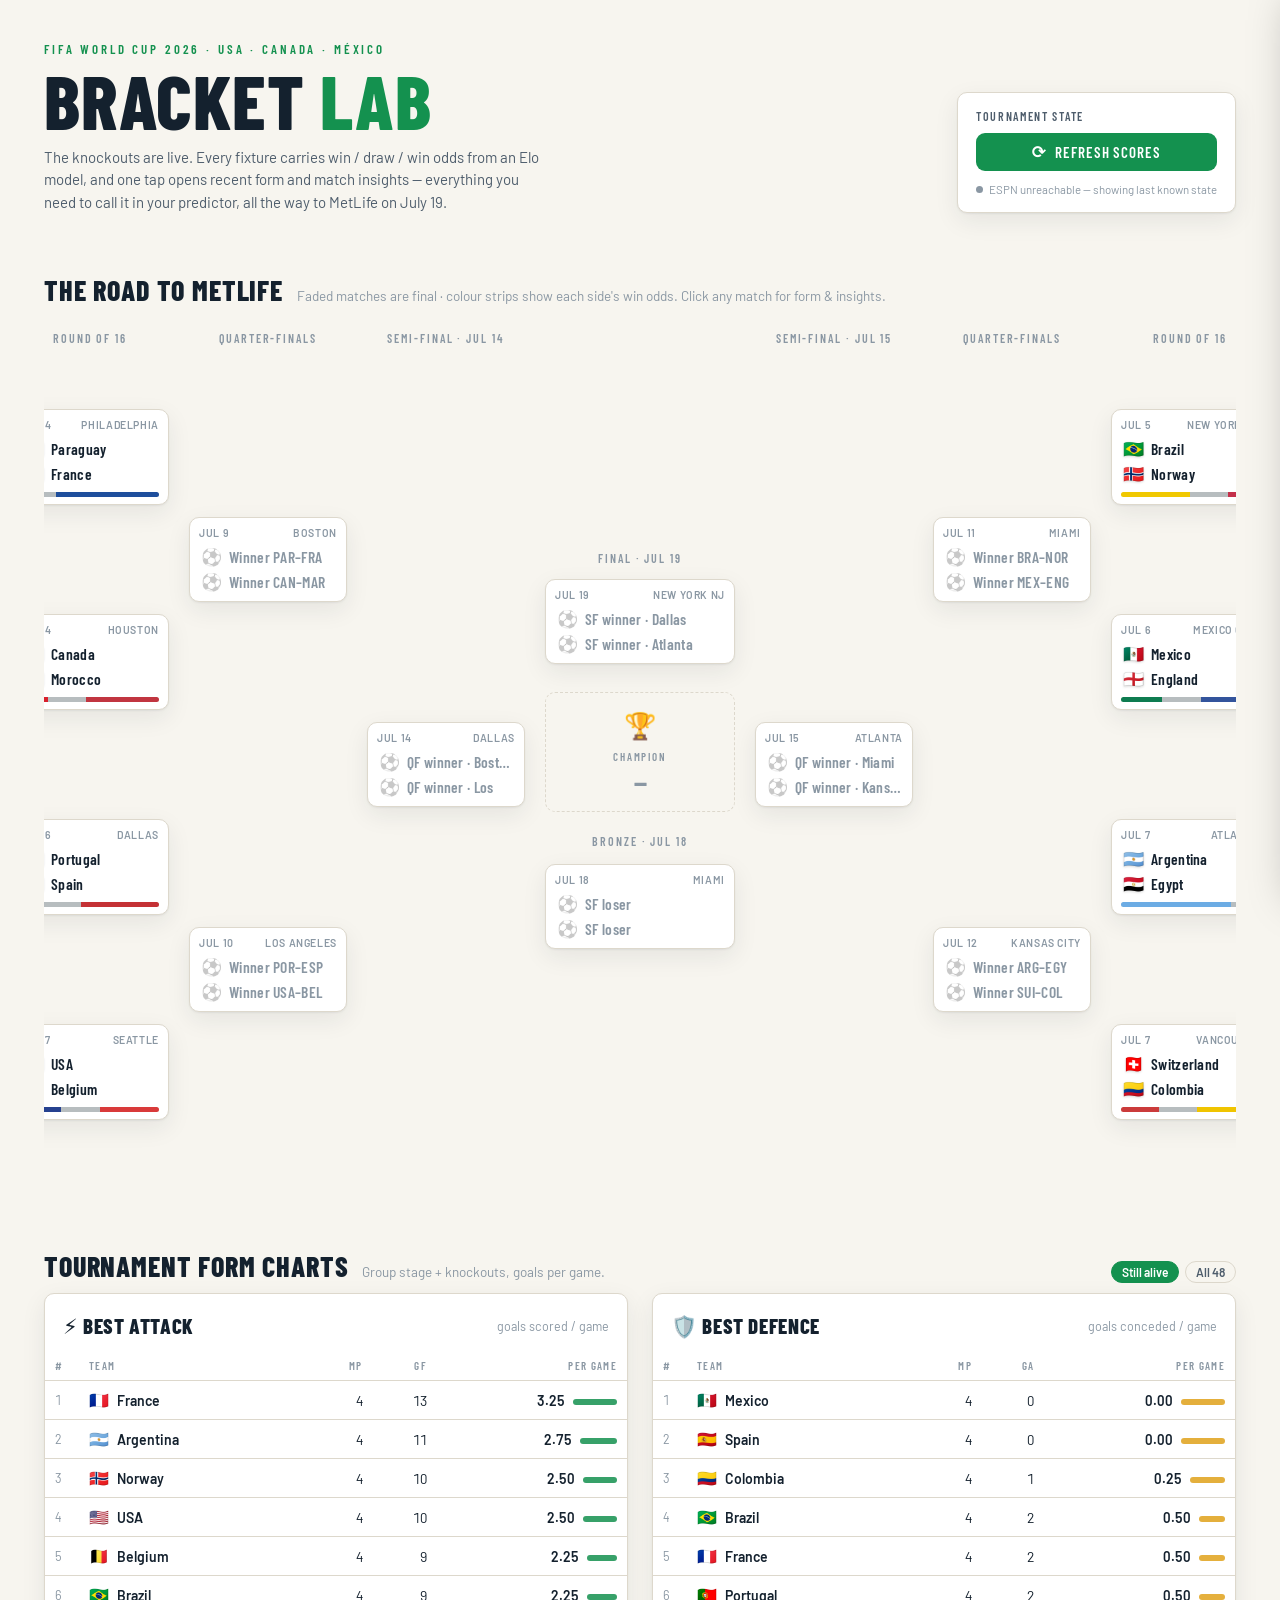
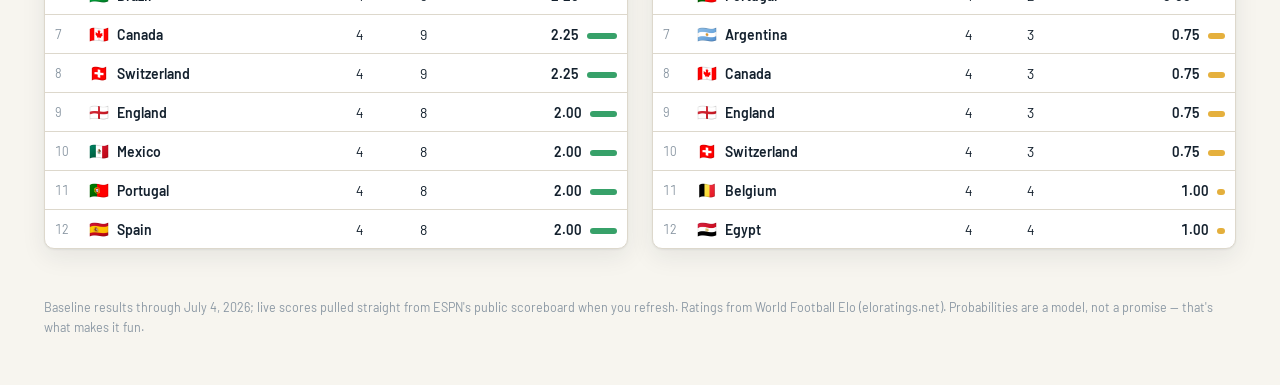
==== commit 7adbfea2: "Real eloratings.net numbers and current team storylines" ====
--- a/docs/index.html
+++ b/docs/index.html
@@ -509,7 +509,7 @@
 <canvas id="confetti"></canvas>
 
 <script>
-const TEAM_META = {"Algeria":{"code":"ALG","flag":"🇩🇿","c1":"#0F7A4D","c2":"#FFFFFF"},"Argentina":{"code":"ARG","flag":"🇦🇷","c1":"#6CACE4","c2":"#FFFFFF","elo":2143},"Australia":{"code":"AUS","flag":"🇦🇺","c1":"#E4B015","c2":"#00584A"},"Austria":{"code":"AUT","flag":"🇦🇹","c1":"#D6414B","c2":"#FFFFFF"},"Belgium":{"code":"BEL","flag":"🇧🇪","c1":"#D93A3A","c2":"#F5C400","elo":1948,"pre":[{"o":"Tunisia","flag":"🇹🇳","comp":"Friendly · Jun","score":"5–0","r":"W"},{"o":"USA","flag":"🇺🇸","comp":"Friendly · Mar","score":"5–2","r":"W"}]},"Bosnia and Herzegovina":{"code":"BIH","flag":"🇧🇦","c1":"#2D5DA8","c2":"#F5C400"},"Brazil":{"code":"BRA","flag":"🇧🇷","c1":"#F0C800","c2":"#009C3B","elo":2024,"pre":[{"o":"Egypt","flag":"🇪🇬","comp":"Friendly · Jun","score":"2–1","r":"W"},{"o":"Croatia","flag":"🇭🇷","comp":"Friendly · Mar","score":"3–1","r":"W"},{"o":"France","flag":"🇫🇷","comp":"Friendly · Mar","score":"1–2","r":"L"}]},"Cabo Verde":{"code":"CPV","flag":"🇨🇻","c1":"#2A5FB4","c2":"#F5C400"},"Canada":{"code":"CAN","flag":"🇨🇦","c1":"#D8202C","c2":"#FFFFFF","host":"CAN","elo":1791,"pre":[{"o":"Ireland","flag":"🇮🇪","comp":"Friendly · Jun","score":"1–1","r":"D"},{"o":"Uzbekistan","flag":"🇺🇿","comp":"Friendly · Jun","score":"2–0","r":"W"},{"o":"Tunisia","flag":"🇹🇳","comp":"Friendly · Mar","score":"0–0","r":"D"}]},"Colombia":{"code":"COL","flag":"🇨🇴","c1":"#F0C400","c2":"#2D5DA8","elo":1951},"Congo DR":{"code":"COD","flag":"🇨🇩","c1":"#2A7DD1","c2":"#F5C400"},"Croatia":{"code":"CRO","flag":"🇭🇷","c1":"#DD3C46","c2":"#FFFFFF"},"Curaçao":{"code":"CUW","flag":"🇨🇼","c1":"#2A5FB4","c2":"#F5C400"},"Czechia":{"code":"CZE","flag":"🇨🇿","c1":"#C8353E","c2":"#2D5DA8"},"Côte d'Ivoire":{"code":"CIV","flag":"🇨🇮","c1":"#EE7F1B","c2":"#009C3B"},"Ecuador":{"code":"ECU","flag":"🇪🇨","c1":"#EFC900","c2":"#2D5DA8"},"Egypt":{"code":"EGY","flag":"🇪🇬","c1":"#C8353E","c2":"#FFFFFF","elo":1748},"England":{"code":"ENG","flag":"🏴󠁧󠁢󠁥󠁮󠁧󠁿","c1":"#33549C","c2":"#FFFFFF","elo":2088,"pre":[{"o":"Costa Rica","flag":"🇨🇷","comp":"Friendly · Jun","score":"3–0","r":"W"},{"o":"New Zealand","flag":"🇳🇿","comp":"Friendly · Jun","score":"1–0","r":"W"},{"o":"Japan","flag":"🇯🇵","comp":"Friendly · Mar","score":"0–1","r":"L"}]},"France":{"code":"FRA","flag":"🇫🇷","c1":"#1E4E9C","c2":"#D93A3A","elo":2031,"pre":[{"o":"Northern Ireland","flag":"🏴","comp":"Friendly · Jun","score":"3–1","r":"W"},{"o":"Côte d'Ivoire","flag":"🇨🇮","comp":"Friendly · Jun","score":"1–2","r":"L"},{"o":"Colombia","flag":"🇨🇴","comp":"Friendly · Mar","score":"3–1","r":"W"}]},"Germany":{"code":"GER","flag":"🇩🇪","c1":"#4A4A4A","c2":"#F5C400"},"Ghana":{"code":"GHA","flag":"🇬🇭","c1":"#1D7A4A","c2":"#F5C400"},"Haiti":{"code":"HAI","flag":"🇭🇹","c1":"#2A5FB4","c2":"#D93A3A"},"IR Iran":{"code":"IRN","flag":"🇮🇷","c1":"#CB3B3B","c2":"#1D7A4A"},"Iraq":{"code":"IRQ","flag":"🇮🇶","c1":"#1D7A4A","c2":"#C8353E"},"Japan":{"code":"JPN","flag":"🇯🇵","c1":"#26398F","c2":"#D93A3A"},"Jordan":{"code":"JOR","flag":"🇯🇴","c1":"#C8353E","c2":"#FFFFFF"},"Korea Republic":{"code":"KOR","flag":"🇰🇷","c1":"#CB3B4C","c2":"#2D5DA8"},"Mexico":{"code":"MEX","flag":"🇲🇽","c1":"#0E7C50","c2":"#D93A3A","host":"MEX","elo":1856,"pre":[{"o":"Serbia","flag":"🇷🇸","comp":"Friendly · Jun","score":"5–1","r":"W"},{"o":"Australia","flag":"🇦🇺","comp":"Friendly · May","score":"1–0","r":"W"},{"o":"Ghana","flag":"🇬🇭","comp":"Friendly · May","score":"2–0","r":"W"}]},"Morocco":{"code":"MAR","flag":"🇲🇦","c1":"#C13540","c2":"#1D7A4A","elo":1934,"pre":[{"o":"Norway","flag":"🇳🇴","comp":"Friendly · Jun","score":"1–1","r":"D"},{"o":"Madagascar","flag":"🇲🇬","comp":"Friendly · Jun","score":"4–0","r":"W"},{"o":"Paraguay","flag":"🇵🇾","comp":"Friendly · Mar","score":"2–1","r":"W"}]},"Netherlands":{"code":"NED","flag":"🇳🇱","c1":"#EE7311","c2":"#FFFFFF"},"New Zealand":{"code":"NZL","flag":"🇳🇿","c1":"#4A4A4A","c2":"#FFFFFF"},"Norway":{"code":"NOR","flag":"🇳🇴","c1":"#C4304A","c2":"#2D5DA8","elo":1856,"pre":[{"o":"Morocco","flag":"🇲🇦","comp":"Friendly · Jun","score":"1–1","r":"D"},{"o":"Sweden","flag":"🇸🇪","comp":"Friendly · Jun","score":"3–1","r":"W"},{"o":"Switzerland","flag":"🇨🇭","comp":"Friendly · Mar","score":"0–0","r":"D"}]},"Panama":{"code":"PAN","flag":"🇵🇦","c1":"#CB3B3B","c2":"#2D5DA8"},"Paraguay":{"code":"PAR","flag":"🇵🇾","c1":"#CB3B3B","c2":"#2D5DA8","elo":1786,"pre":[{"o":"Nicaragua","flag":"🇳🇮","comp":"Friendly · Jun","score":"4–0","r":"W"},{"o":"Morocco","flag":"🇲🇦","comp":"Friendly · Mar","score":"1–2","r":"L"},{"o":"Greece","flag":"🇬🇷","comp":"Friendly · Mar","score":"1–0","r":"W"}]},"Portugal":{"code":"POR","flag":"🇵🇹","c1":"#B5352F","c2":"#0E7C50","elo":2006,"pre":[{"o":"Nigeria","flag":"🇳🇬","comp":"Friendly · Jun","score":"2–1","r":"W"},{"o":"Chile","flag":"🇨🇱","comp":"Friendly · Jun","score":"2–1","r":"W"},{"o":"USA","flag":"🇺🇸","comp":"Friendly · Mar","score":"2–0","r":"W"}]},"Qatar":{"code":"QAT","flag":"🇶🇦","c1":"#8A1538","c2":"#FFFFFF"},"Saudi Arabia":{"code":"KSA","flag":"🇸🇦","c1":"#0E7C50","c2":"#FFFFFF"},"Scotland":{"code":"SCO","flag":"🏴󠁧󠁢󠁳󠁣󠁴󠁿","c1":"#2C4A8C","c2":"#FFFFFF"},"Senegal":{"code":"SEN","flag":"🇸🇳","c1":"#128A4C","c2":"#F5C400"},"South Africa":{"code":"RSA","flag":"🇿🇦","c1":"#E5B211","c2":"#128A4C"},"Spain":{"code":"ESP","flag":"🇪🇸","c1":"#C43135","c2":"#F5C400","elo":2149,"pre":[{"o":"Peru","flag":"🇵🇪","comp":"Friendly · Jun","score":"3–1","r":"W"},{"o":"Iraq","flag":"🇮🇶","comp":"Friendly · Jun","score":"1–1","r":"D"},{"o":"Egypt","flag":"🇪🇬","comp":"Friendly · Mar","score":"0–0","r":"D"}]},"Sweden":{"code":"SWE","flag":"🇸🇪","c1":"#E9C400","c2":"#2D5DA8"},"Switzerland":{"code":"SUI","flag":"🇨🇭","c1":"#CB3B3B","c2":"#FFFFFF","elo":1848,"pre":[{"o":"Jordan","flag":"🇯🇴","comp":"Friendly · May","score":"4–1","r":"W"}]},"Tunisia":{"code":"TUN","flag":"🇹🇳","c1":"#CB3535","c2":"#FFFFFF"},"Türkiye":{"code":"TUR","flag":"🇹🇷","c1":"#CB3535","c2":"#FFFFFF"},"USA":{"code":"USA","flag":"🇺🇸","c1":"#26418F","c2":"#CB3B3B","host":"USA","elo":1819},"Uruguay":{"code":"URU","flag":"🇺🇾","c1":"#4FA3D8","c2":"#FFFFFF"},"Uzbekistan":{"code":"UZB","flag":"🇺🇿","c1":"#2FA8B5","c2":"#FFFFFF"}};
+const TEAM_META = {"Algeria":{"code":"ALG","flag":"🇩🇿","c1":"#0F7A4D","c2":"#FFFFFF"},"Argentina":{"code":"ARG","flag":"🇦🇷","c1":"#6CACE4","c2":"#FFFFFF","elo":2151,"note":"Defending champions survived a Cabo Verde scare and now hunt their ruthless edge."},"Australia":{"code":"AUS","flag":"🇦🇺","c1":"#E4B015","c2":"#00584A"},"Austria":{"code":"AUT","flag":"🇦🇹","c1":"#D6414B","c2":"#FFFFFF"},"Belgium":{"code":"BEL","flag":"🇧🇪","c1":"#D93A3A","c2":"#F5C400","elo":1910,"note":"Golden generation grinding on after seeing off Senegal to reach the knockouts.","pre":[{"o":"Tunisia","flag":"🇹🇳","comp":"Friendly · Jun","score":"5–0","r":"W"},{"o":"USA","flag":"🇺🇸","comp":"Friendly · Mar","score":"5–2","r":"W"}]},"Bosnia and Herzegovina":{"code":"BIH","flag":"🇧🇦","c1":"#2D5DA8","c2":"#F5C400"},"Brazil":{"code":"BRA","flag":"🇧🇷","c1":"#F0C800","c2":"#009C3B","elo":2031,"note":"Neymar back from a calf injury off the bench; Vinícius Júnior set for a Haaland showdown.","pre":[{"o":"Egypt","flag":"🇪🇬","comp":"Friendly · Jun","score":"2–1","r":"W"},{"o":"Croatia","flag":"🇭🇷","comp":"Friendly · Mar","score":"3–1","r":"W"},{"o":"France","flag":"🇫🇷","comp":"Friendly · Mar","score":"1–2","r":"L"}]},"Cabo Verde":{"code":"CPV","flag":"🇨🇻","c1":"#2A5FB4","c2":"#F5C400"},"Canada":{"code":"CAN","flag":"🇨🇦","c1":"#D8202C","c2":"#FFFFFF","host":"CAN","elo":1764,"note":"Co-hosts flying; first side to clinch a Round of 16 spot after a dramatic win over South Africa.","pre":[{"o":"Ireland","flag":"🇮🇪","comp":"Friendly · Jun","score":"1–1","r":"D"},{"o":"Uzbekistan","flag":"🇺🇿","comp":"Friendly · Jun","score":"2–0","r":"W"},{"o":"Tunisia","flag":"🇹🇳","comp":"Friendly · Mar","score":"0–0","r":"D"}]},"Colombia":{"code":"COL","flag":"🇨🇴","c1":"#F0C400","c2":"#2D5DA8","elo":2004,"note":"Colombia edged Ghana 1–0 for a third last-16 spot in four World Cups."},"Congo DR":{"code":"COD","flag":"🇨🇩","c1":"#2A7DD1","c2":"#F5C400"},"Croatia":{"code":"CRO","flag":"🇭🇷","c1":"#DD3C46","c2":"#FFFFFF"},"Curaçao":{"code":"CUW","flag":"🇨🇼","c1":"#2A5FB4","c2":"#F5C400"},"Czechia":{"code":"CZE","flag":"🇨🇿","c1":"#C8353E","c2":"#2D5DA8"},"Côte d'Ivoire":{"code":"CIV","flag":"🇨🇮","c1":"#EE7F1B","c2":"#009C3B"},"Ecuador":{"code":"ECU","flag":"🇪🇨","c1":"#EFC900","c2":"#2D5DA8"},"Egypt":{"code":"EGY","flag":"🇪🇬","c1":"#C8353E","c2":"#FFFFFF","elo":1747,"note":"Egypt won its first-ever knockout tie on penalties, but Salah's knee is a fitness worry."},"England":{"code":"ENG","flag":"🏴󠁧󠁢󠁥󠁮󠁧󠁿","c1":"#33549C","c2":"#FFFFFF","elo":2046,"note":"Kane's brace sparked a comeback, but Reece James is out and Declan Rice nursing back pain.","pre":[{"o":"Costa Rica","flag":"🇨🇷","comp":"Friendly · Jun","score":"3–0","r":"W"},{"o":"New Zealand","flag":"🇳🇿","comp":"Friendly · Jun","score":"1–0","r":"W"},{"o":"Japan","flag":"🇯🇵","comp":"Friendly · Mar","score":"0–1","r":"L"}]},"France":{"code":"FRA","flag":"🇫🇷","c1":"#1E4E9C","c2":"#D93A3A","elo":2134,"note":"Mbappé leads the Golden Boot race as the favourites eye a deep knockout run.","pre":[{"o":"Northern Ireland","flag":"🏴","comp":"Friendly · Jun","score":"3–1","r":"W"},{"o":"Côte d'Ivoire","flag":"🇨🇮","comp":"Friendly · Jun","score":"1–2","r":"L"},{"o":"Colombia","flag":"🇨🇴","comp":"Friendly · Mar","score":"3–1","r":"W"}]},"Germany":{"code":"GER","flag":"🇩🇪","c1":"#4A4A4A","c2":"#F5C400"},"Ghana":{"code":"GHA","flag":"🇬🇭","c1":"#1D7A4A","c2":"#F5C400"},"Haiti":{"code":"HAI","flag":"🇭🇹","c1":"#2A5FB4","c2":"#D93A3A"},"IR Iran":{"code":"IRN","flag":"🇮🇷","c1":"#CB3B3B","c2":"#1D7A4A"},"Iraq":{"code":"IRQ","flag":"🇮🇶","c1":"#1D7A4A","c2":"#C8353E"},"Japan":{"code":"JPN","flag":"🇯🇵","c1":"#26398F","c2":"#D93A3A"},"Jordan":{"code":"JOR","flag":"🇯🇴","c1":"#C8353E","c2":"#FFFFFF"},"Korea Republic":{"code":"KOR","flag":"🇰🇷","c1":"#CB3B4C","c2":"#2D5DA8"},"Mexico":{"code":"MEX","flag":"🇲🇽","c1":"#0E7C50","c2":"#D93A3A","host":"MEX","elo":1943,"note":"Co-hosts buzzing after a first knockout win since 1986, roared on by a home crowd.","pre":[{"o":"Serbia","flag":"🇷🇸","comp":"Friendly · Jun","score":"5–1","r":"W"},{"o":"Australia","flag":"🇦🇺","comp":"Friendly · May","score":"1–0","r":"W"},{"o":"Ghana","flag":"🇬🇭","comp":"Friendly · May","score":"2–0","r":"W"}]},"Morocco":{"code":"MAR","flag":"🇲🇦","c1":"#C13540","c2":"#1D7A4A","elo":1886,"note":"Atlas Lions dumped the Netherlands out on penalties to reach a third-ever Round of 16.","pre":[{"o":"Norway","flag":"🇳🇴","comp":"Friendly · Jun","score":"1–1","r":"D"},{"o":"Madagascar","flag":"🇲🇬","comp":"Friendly · Jun","score":"4–0","r":"W"},{"o":"Paraguay","flag":"🇵🇾","comp":"Friendly · Mar","score":"2–1","r":"W"}]},"Netherlands":{"code":"NED","flag":"🇳🇱","c1":"#EE7311","c2":"#FFFFFF"},"New Zealand":{"code":"NZL","flag":"🇳🇿","c1":"#4A4A4A","c2":"#FFFFFF"},"Norway":{"code":"NOR","flag":"🇳🇴","c1":"#C4304A","c2":"#2D5DA8","elo":1934,"note":"Haaland's brace ended a near-30-year World Cup goal drought and he's on fire.","pre":[{"o":"Morocco","flag":"🇲🇦","comp":"Friendly · Jun","score":"1–1","r":"D"},{"o":"Sweden","flag":"🇸🇪","comp":"Friendly · Jun","score":"3–1","r":"W"},{"o":"Switzerland","flag":"🇨🇭","comp":"Friendly · Mar","score":"0–0","r":"D"}]},"Panama":{"code":"PAN","flag":"🇵🇦","c1":"#CB3B3B","c2":"#2D5DA8"},"Paraguay":{"code":"PAR","flag":"🇵🇾","c1":"#CB3B3B","c2":"#2D5DA8","elo":1823,"note":"Giant-killers stunned Germany on penalties for their first Round of 16 since 2010.","pre":[{"o":"Nicaragua","flag":"🇳🇮","comp":"Friendly · Jun","score":"4–0","r":"W"},{"o":"Morocco","flag":"🇲🇦","comp":"Friendly · Mar","score":"1–2","r":"L"},{"o":"Greece","flag":"🇬🇷","comp":"Friendly · Mar","score":"1–0","r":"W"}]},"Portugal":{"code":"POR","flag":"🇵🇹","c1":"#B5352F","c2":"#0E7C50","elo":2013,"note":"Ronaldo broke his World Cup knockout duck from the spot ahead of an all-Iberian clash.","pre":[{"o":"Nigeria","flag":"🇳🇬","comp":"Friendly · Jun","score":"2–1","r":"W"},{"o":"Chile","flag":"🇨🇱","comp":"Friendly · Jun","score":"2–1","r":"W"},{"o":"USA","flag":"🇺🇸","comp":"Friendly · Mar","score":"2–0","r":"W"}]},"Qatar":{"code":"QAT","flag":"🇶🇦","c1":"#8A1538","c2":"#FFFFFF"},"Saudi Arabia":{"code":"KSA","flag":"🇸🇦","c1":"#0E7C50","c2":"#FFFFFF"},"Scotland":{"code":"SCO","flag":"🏴󠁧󠁢󠁳󠁣󠁴󠁿","c1":"#2C4A8C","c2":"#FFFFFF"},"Senegal":{"code":"SEN","flag":"🇸🇳","c1":"#128A4C","c2":"#F5C400"},"South Africa":{"code":"RSA","flag":"🇿🇦","c1":"#E5B211","c2":"#128A4C"},"Spain":{"code":"ESP","flag":"🇪🇸","c1":"#C43135","c2":"#F5C400","elo":2159,"note":"Double injury blow as wingers Nico Williams and Yeremy Pino limped out against Uruguay.","pre":[{"o":"Peru","flag":"🇵🇪","comp":"Friendly · Jun","score":"3–1","r":"W"},{"o":"Iraq","flag":"🇮🇶","comp":"Friendly · Jun","score":"1–1","r":"D"},{"o":"Egypt","flag":"🇪🇬","comp":"Friendly · Mar","score":"0–0","r":"D"}]},"Sweden":{"code":"SWE","flag":"🇸🇪","c1":"#E9C400","c2":"#2D5DA8"},"Switzerland":{"code":"SUI","flag":"🇨🇭","c1":"#CB3B3B","c2":"#FFFFFF","elo":1943,"note":"Dark horses aiming to spring an upset on a fancied Colombia side.","pre":[{"o":"Jordan","flag":"🇯🇴","comp":"Friendly · May","score":"4–1","r":"W"}]},"Tunisia":{"code":"TUN","flag":"🇹🇳","c1":"#CB3535","c2":"#FFFFFF"},"Türkiye":{"code":"TUR","flag":"🇹🇷","c1":"#CB3535","c2":"#FFFFFF"},"USA":{"code":"USA","flag":"🇺🇸","c1":"#26418F","c2":"#CB3B3B","host":"USA","elo":1798,"note":"Co-hosts into the last 16 and dreaming big in front of raucous home support."},"Uruguay":{"code":"URU","flag":"🇺🇾","c1":"#4FA3D8","c2":"#FFFFFF"},"Uzbekistan":{"code":"UZB","flag":"🇺🇿","c1":"#2FA8B5","c2":"#FFFFFF"}};
 const SNAPSHOT_EMBED = [{"MatchNumber":1,"RoundNumber":1,"DateUtc":"2026-06-11 19:00:00Z","Location":"Mexico City Stadium","HomeTeam":"Mexico","AwayTeam":"South Africa","Group":"Group A","HomeTeamScore":2,"AwayTeamScore":0,"Winner":"Mexico"},{"MatchNumber":2,"RoundNumber":1,"DateUtc":"2026-06-12 02:00:00Z","Location":"Guadalajara Stadium","HomeTeam":"Korea Republic","AwayTeam":"Czechia","Group":"Group A","HomeTeamScore":2,"AwayTeamScore":1,"Winner":"Korea Republic"},{"MatchNumber":3,"RoundNumber":1,"DateUtc":"2026-06-12 19:00:00Z","Location":"Toronto Stadium","HomeTeam":"Canada","AwayTeam":"Bosnia and Herzegovina","Group":"Group B","HomeTeamScore":1,"AwayTeamScore":1,"Winner":"Draw"},{"MatchNumber":4,"RoundNumber":1,"DateUtc":"2026-06-13 01:00:00Z","Location":"Los Angeles Stadium","HomeTeam":"USA","AwayTeam":"Paraguay","Group":"Group D","HomeTeamScore":4,"AwayTeamScore":1,"Winner":"USA"},{"MatchNumber":8,"RoundNumber":1,"DateUtc":"2026-06-13 19:00:00Z","Location":"San Francisco Bay Area Stadium","HomeTeam":"Qatar","AwayTeam":"Switzerland","Group":"Group B","HomeTeamScore":1,"AwayTeamScore":1,"Winner":"Draw"},{"MatchNumber":7,"RoundNumber":1,"DateUtc":"2026-06-13 22:00:00Z","Location":"New York/New Jersey Stadium","HomeTeam":"Brazil","AwayTeam":"Morocco","Group":"Group C","HomeTeamScore":1,"AwayTeamScore":1,"Winner":"Draw"},{"MatchNumber":5,"RoundNumber":1,"DateUtc":"2026-06-14 01:00:00Z","Location":"Boston Stadium","HomeTeam":"Haiti","AwayTeam":"Scotland","Group":"Group C","HomeTeamScore":0,"AwayTeamScore":1,"Winner":"Scotland"},{"MatchNumber":6,"RoundNumber":1,"DateUtc":"2026-06-14 04:00:00Z","Location":"BC Place Vancouver","HomeTeam":"Australia","AwayTeam":"Türkiye","Group":"Group D","HomeTeamScore":2,"AwayTeamScore":0,"Winner":"Australia"},{"MatchNumber":10,"RoundNumber":1,"DateUtc":"2026-06-14 17:00:00Z","Location":"Houston Stadium","HomeTeam":"Germany","AwayTeam":"Curaçao","Group":"Group E","HomeTeamScore":7,"AwayTeamScore":1,"Winner":"Germany"},{"MatchNumber":11,"RoundNumber":1,"DateUtc":"2026-06-14 20:00:00Z","Location":"Dallas Stadium","HomeTeam":"Netherlands","AwayTeam":"Japan","Group":"Group F","HomeTeamScore":2,"AwayTeamScore":2,"Winner":"Draw"},{"MatchNumber":9,"RoundNumber":1,"DateUtc":"2026-06-14 23:00:00Z","Location":"Philadelphia Stadium","HomeTeam":"Côte d'Ivoire","AwayTeam":"Ecuador","Group":"Group E","HomeTeamScore":1,"AwayTeamScore":0,"Winner":"Côte d'Ivoire"},{"MatchNumber":12,"RoundNumber":1,"DateUtc":"2026-06-15 02:00:00Z","Location":"Monterrey Stadium","HomeTeam":"Sweden","AwayTeam":"Tunisia","Group":"Group F","HomeTeamScore":5,"AwayTeamScore":1,"Winner":"Sweden"},{"MatchNumber":14,"RoundNumber":1,"DateUtc":"2026-06-15 16:00:00Z","Location":"Atlanta Stadium","HomeTeam":"Spain","AwayTeam":"Cabo Verde","Group":"Group H","HomeTeamScore":0,"AwayTeamScore":0,"Winner":"Draw"},{"MatchNumber":16,"RoundNumber":1,"DateUtc":"2026-06-15 19:00:00Z","Location":"Seattle Stadium","HomeTeam":"Belgium","AwayTeam":"Egypt","Group":"Group G","HomeTeamScore":1,"AwayTeamScore":1,"Winner":"Draw"},{"MatchNumber":13,"RoundNumber":1,"DateUtc":"2026-06-15 22:00:00Z","Location":"Miami Stadium","HomeTeam":"Saudi Arabia","AwayTeam":"Uruguay","Group":"Group H","HomeTeamScore":1,"AwayTeamScore":1,"Winner":"Draw"},{"MatchNumber":15,"RoundNumber":1,"DateUtc":"2026-06-16 01:00:00Z","Location":"Los Angeles Stadium","HomeTeam":"IR Iran","AwayTeam":"New Zealand","Group":"Group G","HomeTeamScore":2,"AwayTeamScore":2,"Winner":"Draw"},{"MatchNumber":17,"RoundNumber":1,"DateUtc":"2026-06-16 19:00:00Z","Location":"New York/New Jersey Stadium","HomeTeam":"France","AwayTeam":"Senegal","Group":"Group I","HomeTeamScore":3,"AwayTeamScore":1,"Winner":"France"},{"MatchNumber":18,"RoundNumber":1,"DateUtc":"2026-06-16 22:00:00Z","Location":"Boston Stadium","HomeTeam":"Iraq","AwayTeam":"Norway","Group":"Group I","HomeTeamScore":1,"AwayTeamScore":4,"Winner":"Norway"},{"MatchNumber":19,"RoundNumber":1,"DateUtc":"2026-06-17 01:00:00Z","Location":"Kansas City Stadium","HomeTeam":"Argentina","AwayTeam":"Algeria","Group":"Group J","HomeTeamScore":3,"AwayTeamScore":0,"Winner":"Argentina"},{"MatchNumber":20,"RoundNumber":1,"DateUtc":"2026-06-17 04:00:00Z","Location":"San Francisco Bay Area Stadium","HomeTeam":"Austria","AwayTeam":"Jordan","Group":"Group J","HomeTeamScore":3,"AwayTeamScore":1,"Winner":"Austria"},{"MatchNumber":23,"RoundNumber":1,"DateUtc":"2026-06-17 17:00:00Z","Location":"Houston Stadium","HomeTeam":"Portugal","AwayTeam":"Congo DR","Group":"Group K","HomeTeamScore":1,"AwayTeamScore":1,"Winner":"Draw"},{"MatchNumber":22,"RoundNumber":1,"DateUtc":"2026-06-17 20:00:00Z","Location":"Dallas Stadium","HomeTeam":"England","AwayTeam":"Croatia","Group":"Group L","HomeTeamScore":4,"AwayTeamScore":2,"Winner":"England"},{"MatchNumber":21,"RoundNumber":1,"DateUtc":"2026-06-17 23:00:00Z","Location":"Toronto Stadium","HomeTeam":"Ghana","AwayTeam":"Panama","Group":"Group L","HomeTeamScore":1,"AwayTeamScore":0,"Winner":"Ghana"},{"MatchNumber":24,"RoundNumber":1,"DateUtc":"2026-06-18 02:00:00Z","Location":"Mexico City Stadium","HomeTeam":"Uzbekistan","AwayTeam":"Colombia","Group":"Group K","HomeTeamScore":1,"AwayTeamScore":3,"Winner":"Colombia"},{"MatchNumber":25,"RoundNumber":2,"DateUtc":"2026-06-18 16:00:00Z","Location":"Atlanta Stadium","HomeTeam":"Czechia","AwayTeam":"South Africa","Group":"Group A","HomeTeamScore":1,"AwayTeamScore":1,"Winner":"Draw"},{"MatchNumber":26,"RoundNumber":2,"DateUtc":"2026-06-18 19:00:00Z","Location":"Los Angeles Stadium","HomeTeam":"Switzerland","AwayTeam":"Bosnia and Herzegovina","Group":"Group B","HomeTeamScore":4,"AwayTeamScore":1,"Winner":"Switzerland"},{"MatchNumber":27,"RoundNumber":2,"DateUtc":"2026-06-18 22:00:00Z","Location":"BC Place Vancouver","HomeTeam":"Canada","AwayTeam":"Qatar","Group":"Group B","HomeTeamScore":6,"AwayTeamScore":0,"Winner":"Canada"},{"MatchNumber":28,"RoundNumber":2,"DateUtc":"2026-06-19 01:00:00Z","Location":"Guadalajara Stadium","HomeTeam":"Mexico","AwayTeam":"Korea Republic","Group":"Group A","HomeTeamScore":1,"AwayTeamScore":0,"Winner":"Mexico"},{"MatchNumber":32,"RoundNumber":2,"DateUtc":"2026-06-19 19:00:00Z","Location":"Seattle Stadium","HomeTeam":"USA","AwayTeam":"Australia","Group":"Group D","HomeTeamScore":2,"AwayTeamScore":0,"Winner":"USA"},{"MatchNumber":30,"RoundNumber":2,"DateUtc":"2026-06-19 22:00:00Z","Location":"Boston Stadium","HomeTeam":"Scotland","AwayTeam":"Morocco","Group":"Group C","HomeTeamScore":0,"AwayTeamScore":1,"Winner":"Morocco"},{"MatchNumber":29,"RoundNumber":2,"DateUtc":"2026-06-20 00:30:00Z","Location":"Philadelphia Stadium","HomeTeam":"Brazil","AwayTeam":"Haiti","Group":"Group C","HomeTeamScore":3,"AwayTeamScore":0,"Winner":"Brazil"},{"MatchNumber":31,"RoundNumber":2,"DateUtc":"2026-06-20 03:00:00Z","Location":"San Francisco Bay Area Stadium","HomeTeam":"Türkiye","AwayTeam":"Paraguay","Group":"Group D","HomeTeamScore":0,"AwayTeamScore":1,"Winner":"Paraguay"},{"MatchNumber":35,"RoundNumber":2,"DateUtc":"2026-06-20 17:00:00Z","Location":"Houston Stadium","HomeTeam":"Netherlands","AwayTeam":"Sweden","Group":"Group F","HomeTeamScore":5,"AwayTeamScore":1,"Winner":"Netherlands"},{"MatchNumber":33,"RoundNumber":2,"DateUtc":"2026-06-20 20:00:00Z","Location":"Toronto Stadium","HomeTeam":"Germany","AwayTeam":"Côte d'Ivoire","Group":"Group E","HomeTeamScore":2,"AwayTeamScore":1,"Winner":"Germany"},{"MatchNumber":34,"RoundNumber":2,"DateUtc":"2026-06-21 00:00:00Z","Location":"Kansas City Stadium","HomeTeam":"Ecuador","AwayTeam":"Curaçao","Group":"Group E","HomeTeamScore":0,"AwayTeamScore":0,"Winner":"Draw"},{"MatchNumber":36,"RoundNumber":2,"DateUtc":"2026-06-21 04:00:00Z","Location":"Monterrey Stadium","HomeTeam":"Tunisia","AwayTeam":"Japan","Group":"Group F","HomeTeamScore":0,"AwayTeamScore":4,"Winner":"Japan"},{"MatchNumber":38,"RoundNumber":2,"DateUtc":"2026-06-21 16:00:00Z","Location":"Atlanta Stadium","HomeTeam":"Spain","AwayTeam":"Saudi Arabia","Group":"Group H","HomeTeamScore":4,"AwayTeamScore":0,"Winner":"Spain"},{"MatchNumber":39,"RoundNumber":2,"DateUtc":"2026-06-21 19:00:00Z","Location":"Los Angeles Stadium","HomeTeam":"Belgium","AwayTeam":"IR Iran","Group":"Group G","HomeTeamScore":0,"AwayTeamScore":0,"Winner":"Draw"},{"MatchNumber":37,"RoundNumber":2,"DateUtc":"2026-06-21 22:00:00Z","Location":"Miami Stadium","HomeTeam":"Uruguay","AwayTeam":"Cabo Verde","Group":"Group H","HomeTeamScore":2,"AwayTeamScore":2,"Winner":"Draw"},{"MatchNumber":40,"RoundNumber":2,"DateUtc":"2026-06-22 01:00:00Z","Location":"BC Place Vancouver","HomeTeam":"New Zealand","AwayTeam":"Egypt","Group":"Group G","HomeTeamScore":1,"AwayTeamScore":3,"Winner":"Egypt"},{"MatchNumber":43,"RoundNumber":2,"DateUtc":"2026-06-22 17:00:00Z","Location":"Dallas Stadium","HomeTeam":"Argentina","AwayTeam":"Austria","Group":"Group J","HomeTeamScore":2,"AwayTeamScore":0,"Winner":"Argentina"},{"MatchNumber":42,"RoundNumber":2,"DateUtc":"2026-06-22 21:00:00Z","Location":"Philadelphia Stadium","HomeTeam":"France","AwayTeam":"Iraq","Group":"Group I","HomeTeamScore":3,"AwayTeamScore":0,"Winner":"France"},{"MatchNumber":41,"RoundNumber":2,"DateUtc":"2026-06-23 00:00:00Z","Location":"New York/New Jersey Stadium","HomeTeam":"Norway","AwayTeam":"Senegal","Group":"Group I","HomeTeamScore":3,"AwayTeamScore":2,"Winner":"Norway"},{"MatchNumber":44,"RoundNumber":2,"DateUtc":"2026-06-23 03:00:00Z","Location":"San Francisco Bay Area Stadium","HomeTeam":"Jordan","AwayTeam":"Algeria","Group":"Group J","HomeTeamScore":1,"AwayTeamScore":2,"Winner":"Algeria"},{"MatchNumber":47,"RoundNumber":2,"DateUtc":"2026-06-23 17:00:00Z","Location":"Houston Stadium","HomeTeam":"Portugal","AwayTeam":"Uzbekistan","Group":"Group K","HomeTeamScore":5,"AwayTeamScore":0,"Winner":"Portugal"},{"MatchNumber":45,"RoundNumber":2,"DateUtc":"2026-06-23 20:00:00Z","Location":"Boston Stadium","HomeTeam":"England","AwayTeam":"Ghana","Group":"Group L","HomeTeamScore":0,"AwayTeamScore":0,"Winner":"Draw"},{"MatchNumber":46,"RoundNumber":2,"DateUtc":"2026-06-23 23:00:00Z","Location":"Toronto Stadium","HomeTeam":"Panama","AwayTeam":"Croatia","Group":"Group L","HomeTeamScore":0,"AwayTeamScore":1,"Winner":"Croatia"},{"MatchNumber":48,"RoundNumber":2,"DateUtc":"2026-06-24 02:00:00Z","Location":"Guadalajara Stadium","HomeTeam":"Colombia","AwayTeam":"Congo DR","Group":"Group K","HomeTeamScore":1,"AwayTeamScore":0,"Winner":"Colombia"},{"MatchNumber":51,"RoundNumber":3,"DateUtc":"2026-06-24 19:00:00Z","Location":"BC Place Vancouver","HomeTeam":"Switzerland","AwayTeam":"Canada","Group":"Group B","HomeTeamScore":2,"AwayTeamScore":1,"Winner":"Switzerland"},{"MatchNumber":52,"RoundNumber":3,"DateUtc":"2026-06-24 19:00:00Z","Location":"Seattle Stadium","HomeTeam":"Bosnia and Herzegovina","AwayTeam":"Qatar","Group":"Group B","HomeTeamScore":3,"AwayTeamScore":1,"Winner":"Bosnia and Herzegovina"},{"MatchNumber":49,"RoundNumber":3,"DateUtc":"2026-06-24 22:00:00Z","Location":"Miami Stadium","HomeTeam":"Scotland","AwayTeam":"Brazil","Group":"Group C","HomeTeamScore":0,"AwayTeamScore":3,"Winner":"Brazil"},{"MatchNumber":50,"RoundNumber":3,"DateUtc":"2026-06-24 22:00:00Z","Location":"Atlanta Stadium","HomeTeam":"Morocco","AwayTeam":"Haiti","Group":"Group C","HomeTeamScore":4,"AwayTeamScore":2,"Winner":"Morocco"},{"MatchNumber":53,"RoundNumber":3,"DateUtc":"2026-06-25 01:00:00Z","Location":"Mexico City Stadium","HomeTeam":"Czechia","AwayTeam":"Mexico","Group":"Group A","HomeTeamScore":0,"AwayTeamScore":3,"Winner":"Mexico"},{"MatchNumber":54,"RoundNumber":3,"DateUtc":"2026-06-25 01:00:00Z","Location":"Monterrey Stadium","HomeTeam":"South Africa","AwayTeam":"Korea Republic","Group":"Group A","HomeTeamScore":1,"AwayTeamScore":0,"Winner":"South Africa"},{"MatchNumber":55,"RoundNumber":3,"DateUtc":"2026-06-25 20:00:00Z","Location":"Philadelphia Stadium","HomeTeam":"Curaçao","AwayTeam":"Côte d'Ivoire","Group":"Group E","HomeTeamScore":0,"AwayTeamScore":2,"Winner":"Côte d'Ivoire"},{"MatchNumber":56,"RoundNumber":3,"DateUtc":"2026-06-25 20:00:00Z","Location":"New York/New Jersey Stadium","HomeTeam":"Ecuador","AwayTeam":"Germany","Group":"Group E","HomeTeamScore":2,"AwayTeamScore":1,"Winner":"Ecuador"},{"MatchNumber":57,"RoundNumber":3,"DateUtc":"2026-06-25 23:00:00Z","Location":"Dallas Stadium","HomeTeam":"Japan","AwayTeam":"Sweden","Group":"Group F","HomeTeamScore":1,"AwayTeamScore":1,"Winner":"Draw"},{"MatchNumber":58,"RoundNumber":3,"DateUtc":"2026-06-25 23:00:00Z","Location":"Kansas City Stadium","HomeTeam":"Tunisia","AwayTeam":"Netherlands","Group":"Group F","HomeTeamScore":1,"AwayTeamScore":3,"Winner":"Netherlands"},{"MatchNumber":59,"RoundNumber":3,"DateUtc":"2026-06-26 02:00:00Z","Location":"Los Angeles Stadium","HomeTeam":"Türkiye","AwayTeam":"USA","Group":"Group D","HomeTeamScore":3,"AwayTeamScore":2,"Winner":"Türkiye"},{"MatchNumber":60,"RoundNumber":3,"DateUtc":"2026-06-26 02:00:00Z","Location":"San Francisco Bay Area Stadium","HomeTeam":"Paraguay","AwayTeam":"Australia","Group":"Group D","HomeTeamScore":0,"AwayTeamScore":0,"Winner":"Draw"},{"MatchNumber":61,"RoundNumber":3,"DateUtc":"2026-06-26 19:00:00Z","Location":"Boston Stadium","HomeTeam":"Norway","AwayTeam":"France","Group":"Group I","HomeTeamScore":1,"AwayTeamScore":4,"Winner":"France"},{"MatchNumber":62,"RoundNumber":3,"DateUtc":"2026-06-26 19:00:00Z","Location":"Toronto Stadium","HomeTeam":"Senegal","AwayTeam":"Iraq","Group":"Group I","HomeTeamScore":5,"AwayTeamScore":0,"Winner":"Senegal"},{"MatchNumber":65,"RoundNumber":3,"DateUtc":"2026-06-27 00:00:00Z","Location":"Houston Stadium","HomeTeam":"Cabo Verde","AwayTeam":"Saudi Arabia","Group":"Group H","HomeTeamScore":0,"AwayTeamScore":0,"Winner":"Draw"},{"MatchNumber":66,"RoundNumber":3,"DateUtc":"2026-06-27 00:00:00Z","Location":"Guadalajara Stadium","HomeTeam":"Uruguay","AwayTeam":"Spain","Group":"Group H","HomeTeamScore":0,"AwayTeamScore":1,"Winner":"Spain"},{"MatchNumber":63,"RoundNumber":3,"DateUtc":"2026-06-27 03:00:00Z","Location":"Seattle Stadium","HomeTeam":"Egypt","AwayTeam":"IR Iran","Group":"Group G","HomeTeamScore":1,"AwayTeamScore":1,"Winner":"Draw"},{"MatchNumber":64,"RoundNumber":3,"DateUtc":"2026-06-27 03:00:00Z","Location":"BC Place Vancouver","HomeTeam":"New Zealand","AwayTeam":"Belgium","Group":"Group G","HomeTeamScore":1,"AwayTeamScore":5,"Winner":"Belgium"},{"MatchNumber":67,"RoundNumber":3,"DateUtc":"2026-06-27 21:00:00Z","Location":"New York/New Jersey Stadium","HomeTeam":"Panama","AwayTeam":"England","Group":"Group L","HomeTeamScore":0,"AwayTeamScore":2,"Winner":"England"},{"MatchNumber":68,"RoundNumber":3,"DateUtc":"2026-06-27 21:00:00Z","Location":"Philadelphia Stadium","HomeTeam":"Croatia","AwayTeam":"Ghana","Group":"Group L","HomeTeamScore":2,"AwayTeamScore":1,"Winner":"Croatia"},{"MatchNumber":71,"RoundNumber":3,"DateUtc":"2026-06-27 23:30:00Z","Location":"Miami Stadium","HomeTeam":"Colombia","AwayTeam":"Portugal","Group":"Group K","HomeTeamScore":0,"AwayTeamScore":0,"Winner":"Draw"},{"MatchNumber":72,"RoundNumber":3,"DateUtc":"2026-06-27 23:30:00Z","Location":"Atlanta Stadium","HomeTeam":"Congo DR","AwayTeam":"Uzbekistan","Group":"Group K","HomeTeamScore":3,"AwayTeamScore":1,"Winner":"Congo DR"},{"MatchNumber":69,"RoundNumber":3,"DateUtc":"2026-06-28 02:00:00Z","Location":"Kansas City Stadium","HomeTeam":"Algeria","AwayTeam":"Austria","Group":"Group J","HomeTeamScore":3,"AwayTeamScore":3,"Winner":"Draw"},{"MatchNumber":70,"RoundNumber":3,"DateUtc":"2026-06-28 02:00:00Z","Location":"Dallas Stadium","HomeTeam":"Jordan","AwayTeam":"Argentina","Group":"Group J","HomeTeamScore":1,"AwayTeamScore":3,"Winner":"Argentina"},{"MatchNumber":73,"RoundNumber":4,"DateUtc":"2026-06-28 19:00:00Z","Location":"Los Angeles Stadium","HomeTeam":"South Africa","AwayTeam":"Canada","Group":null,"HomeTeamScore":0,"AwayTeamScore":1,"Winner":"Canada"},{"MatchNumber":76,"RoundNumber":4,"DateUtc":"2026-06-29 17:00:00Z","Location":"Houston Stadium","HomeTeam":"Brazil","AwayTeam":"Japan","Group":null,"HomeTeamScore":2,"AwayTeamScore":1,"Winner":"Brazil"},{"MatchNumber":74,"RoundNumber":4,"DateUtc":"2026-06-29 20:30:00Z","Location":"Boston Stadium","HomeTeam":"Germany","AwayTeam":"Paraguay","Group":null,"HomeTeamScore":1,"AwayTeamScore":1,"Winner":"Paraguay"},{"MatchNumber":75,"RoundNumber":4,"DateUtc":"2026-06-30 01:00:00Z","Location":"Monterrey Stadium","HomeTeam":"Netherlands","AwayTeam":"Morocco","Group":null,"HomeTeamScore":1,"AwayTeamScore":1,"Winner":"Morocco"},{"MatchNumber":78,"RoundNumber":4,"DateUtc":"2026-06-30 17:00:00Z","Location":"Dallas Stadium","HomeTeam":"Côte d'Ivoire","AwayTeam":"Norway","Group":null,"HomeTeamScore":1,"AwayTeamScore":2,"Winner":"Norway"},{"MatchNumber":77,"RoundNumber":4,"DateUtc":"2026-06-30 21:00:00Z","Location":"New York/New Jersey Stadium","HomeTeam":"France","AwayTeam":"Sweden","Group":null,"HomeTeamScore":3,"AwayTeamScore":0,"Winner":"France"},{"MatchNumber":79,"RoundNumber":4,"DateUtc":"2026-07-01 02:00:00Z","Location":"Mexico City Stadium","HomeTeam":"Mexico","AwayTeam":"Ecuador","Group":null,"HomeTeamScore":2,"AwayTeamScore":0,"Winner":"Mexico"},{"MatchNumber":80,"RoundNumber":4,"DateUtc":"2026-07-01 16:00:00Z","Location":"Atlanta Stadium","HomeTeam":"England","AwayTeam":"Congo DR","Group":null,"HomeTeamScore":2,"AwayTeamScore":1,"Winner":"England"},{"MatchNumber":82,"RoundNumber":4,"DateUtc":"2026-07-01 20:00:00Z","Location":"Seattle Stadium","HomeTeam":"Belgium","AwayTeam":"Senegal","Group":null,"HomeTeamScore":3,"AwayTeamScore":2,"Winner":"Belgium"},{"MatchNumber":81,"RoundNumber":4,"DateUtc":"2026-07-02 00:00:00Z","Location":"San Francisco Bay Area Stadium","HomeTeam":"USA","AwayTeam":"Bosnia and Herzegovina","Group":null,"HomeTeamScore":2,"AwayTeamScore":0,"Winner":"USA"},{"MatchNumber":84,"RoundNumber":4,"DateUtc":"2026-07-02 19:00:00Z","Location":"Los Angeles Stadium","HomeTeam":"Spain","AwayTeam":"Austria","Group":null,"HomeTeamScore":3,"AwayTeamScore":0,"Winner":"Spain"},{"MatchNumber":83,"RoundNumber":4,"DateUtc":"2026-07-02 23:00:00Z","Location":"Toronto Stadium","HomeTeam":"Portugal","AwayTeam":"Croatia","Group":null,"HomeTeamScore":2,"AwayTeamScore":1,"Winner":"Portugal"},{"MatchNumber":85,"RoundNumber":4,"DateUtc":"2026-07-03 03:00:00Z","Location":"BC Place Vancouver","HomeTeam":"Switzerland","AwayTeam":"Algeria","Group":null,"HomeTeamScore":2,"AwayTeamScore":0,"Winner":"Switzerland"},{"MatchNumber":88,"RoundNumber":4,"DateUtc":"2026-07-03 18:00:00Z","Location":"Dallas Stadium","HomeTeam":"Australia","AwayTeam":"Egypt","Group":null,"HomeTeamScore":1,"AwayTeamScore":1,"Winner":"Egypt"},{"MatchNumber":86,"RoundNumber":4,"DateUtc":"2026-07-03 22:00:00Z","Location":"Miami Stadium","HomeTeam":"Argentina","AwayTeam":"Cabo Verde","Group":null,"HomeTeamScore":3,"AwayTeamScore":2,"Winner":"Argentina"},{"MatchNumber":87,"RoundNumber":4,"DateUtc":"2026-07-04 01:30:00Z","Location":"Kansas City Stadium","HomeTeam":"Colombia","AwayTeam":"Ghana","Group":null,"HomeTeamScore":1,"AwayTeamScore":0,"Winner":"Colombia"},{"MatchNumber":90,"RoundNumber":5,"DateUtc":"2026-07-04 17:00:00Z","Location":"Houston Stadium","HomeTeam":"Canada","AwayTeam":"Morocco","Group":null,"HomeTeamScore":null,"AwayTeamScore":null,"Winner":""},{"MatchNumber":89,"RoundNumber":5,"DateUtc":"2026-07-04 21:00:00Z","Location":"Philadelphia Stadium","HomeTeam":"Paraguay","AwayTeam":"France","Group":null,"HomeTeamScore":null,"AwayTeamScore":null,"Winner":""},{"MatchNumber":91,"RoundNumber":5,"DateUtc":"2026-07-05 20:00:00Z","Location":"New York/New Jersey Stadium","HomeTeam":"Brazil","AwayTeam":"Norway","Group":null,"HomeTeamScore":null,"AwayTeamScore":null,"Winner":""},{"MatchNumber":92,"RoundNumber":5,"DateUtc":"2026-07-06 00:00:00Z","Location":"Mexico City Stadium","HomeTeam":"Mexico","AwayTeam":"England","Group":null,"HomeTeamScore":null,"AwayTeamScore":null,"Winner":""},{"MatchNumber":93,"RoundNumber":5,"DateUtc":"2026-07-06 19:00:00Z","Location":"Dallas Stadium","HomeTeam":"Portugal","AwayTeam":"Spain","Group":null,"HomeTeamScore":null,"AwayTeamScore":null,"Winner":""},{"MatchNumber":94,"RoundNumber":5,"DateUtc":"2026-07-07 00:00:00Z","Location":"Seattle Stadium","HomeTeam":"USA","AwayTeam":"Belgium","Group":null,"HomeTeamScore":null,"AwayTeamScore":null,"Winner":""},{"MatchNumber":95,"RoundNumber":5,"DateUtc":"2026-07-07 16:00:00Z","Location":"Atlanta Stadium","HomeTeam":"Argentina","AwayTeam":"Egypt","Group":null,"HomeTeamScore":null,"AwayTeamScore":null,"Winner":""},{"MatchNumber":96,"RoundNumber":5,"DateUtc":"2026-07-07 20:00:00Z","Location":"BC Place Vancouver","HomeTeam":"Switzerland","AwayTeam":"Colombia","Group":null,"HomeTeamScore":null,"AwayTeamScore":null,"Winner":""},{"MatchNumber":97,"RoundNumber":6,"DateUtc":"2026-07-09 20:00:00Z","Location":"Boston Stadium","HomeTeam":"To be announced","AwayTeam":"To be announced","Group":null,"HomeTeamScore":null,"AwayTeamScore":null,"Winner":""},{"MatchNumber":98,"RoundNumber":6,"DateUtc":"2026-07-10 19:00:00Z","Location":"Los Angeles Stadium","HomeTeam":"To be announced","AwayTeam":"To be announced","Group":null,"HomeTeamScore":null,"AwayTeamScore":null,"Winner":""},{"MatchNumber":99,"RoundNumber":6,"DateUtc":"2026-07-11 21:00:00Z","Location":"Miami Stadium","HomeTeam":"To be announced","AwayTeam":"To be announced","Group":null,"HomeTeamScore":null,"AwayTeamScore":null,"Winner":""},{"MatchNumber":100,"RoundNumber":6,"DateUtc":"2026-07-12 01:00:00Z","Location":"Kansas City Stadium","HomeTeam":"To be announced","AwayTeam":"To be announced","Group":null,"HomeTeamScore":null,"AwayTeamScore":null,"Winner":""},{"MatchNumber":101,"RoundNumber":7,"DateUtc":"2026-07-14 19:00:00Z","Location":"Dallas Stadium","HomeTeam":"To be announced","AwayTeam":"To be announced","Group":null,"HomeTeamScore":null,"AwayTeamScore":null,"Winner":""},{"MatchNumber":102,"RoundNumber":7,"DateUtc":"2026-07-15 19:00:00Z","Location":"Atlanta Stadium","HomeTeam":"To be announced","AwayTeam":"To be announced","Group":null,"HomeTeamScore":null,"AwayTeamScore":null,"Winner":""},{"MatchNumber":103,"RoundNumber":8,"DateUtc":"2026-07-18 21:00:00Z","Location":"Miami Stadium","HomeTeam":"To be announced","AwayTeam":"To be announced","Group":null,"HomeTeamScore":null,"AwayTeamScore":null,"Winner":""},{"MatchNumber":104,"RoundNumber":8,"DateUtc":"2026-07-19 19:00:00Z","Location":"New York/New Jersey Stadium","HomeTeam":"To be announced","AwayTeam":"To be announced","Group":null,"HomeTeamScore":null,"AwayTeamScore":null,"Winner":""}];
 </script>
 <script>
